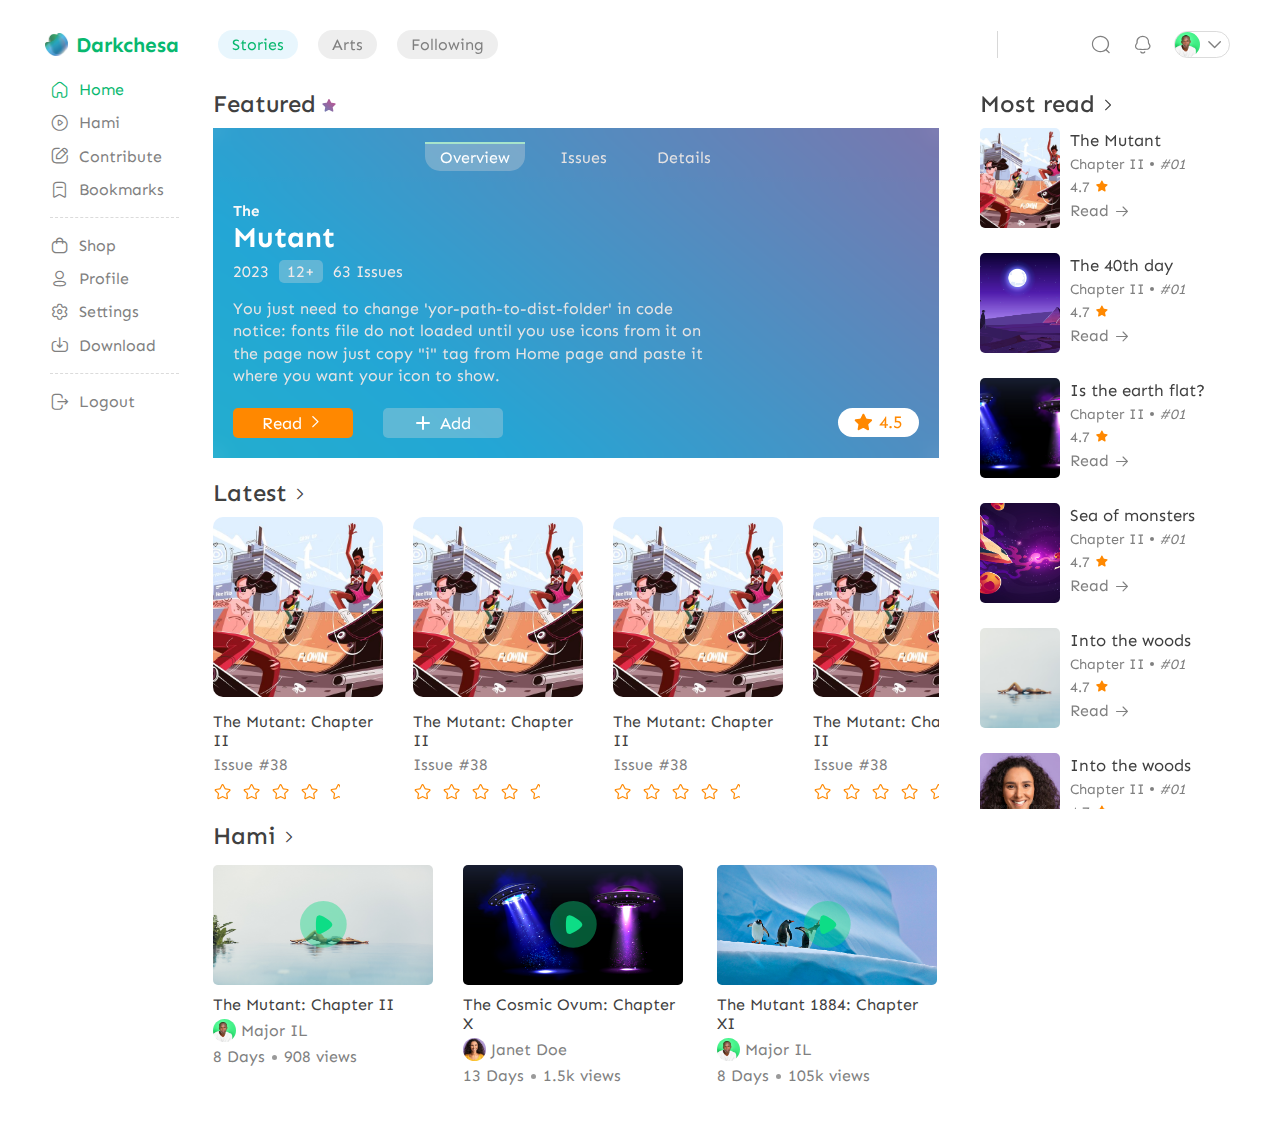
==== index.html @ fe3cb0c4 "Initial-commit" ====
<!DOCTYPE html>
<html lang="en">
<head>
    <meta charset="UTF-8">
    <meta http-equiv="X-UA-Compatible" content="IE=edge">
    <meta name="viewport" content="width=device-width, initial-scale=1.0">
    <title>Document</title>
    <link rel="stylesheet" href="css/icon/style.css">
    <link rel="stylesheet" href="css/main.css">
    <link rel="preconnect" href="https://fonts.googleapis.com">
    <link rel="preconnect" href="https://fonts.gstatic.com" crossorigin>
    <link href="https://fonts.googleapis.com/css2?family=Sen:wght@400;700;800&display=swap" rel="stylesheet">
</head>
<body>
    <main class="main">
        <div class="sidebar">
            <div class="head">
                <div class="logo">
                    <div class="logo-image">
                        <img src="img/favi.png" alt="Logo" srcset="">
                    </div>
                    <div class="app-name">Darkchesa</div>
                </div>
                <div class="controls">
                    <span class="iconlyBulk-Arrow-Left-Circle"><span class="path1"></span><span class="path2"></span></span>
                    <span class="iconlyBulk-Arrow-Right-Circle"><span class="path1"></span><span class="path2"></span></span>
                </div>
            </div>
            <div class="menu main-menu">
                <div class="title">Menu</div>
                <ul class="menu-items">
                    <li class="item selected">
                        <span class="line"></span>
                        <a href="" class="item-link selected">
                            <span class="iconly-Home icli"></span>
                            <span class="link-text">Home</span>
                        </a>
                    </li>
                    <li class="item">
                        <span class="line"></span>
                        <a href="" class="item-link">
                            <span class="iconly-Play icli"></span>
                            <span class="link-text">Hami</span>
                        </a>
                    </li>
                    <li class="item">
                        <span class="line"></span>
                        <a href="" class="item-link">
                            <span class="iconly-Edit-Square icli"></span>
                            <span class="link-text">Contribute</span>
                        </a>
                    </li>
                    <li class="item">
                        <span class="line"></span>
                        <a href="" class="item-link">
                            <span class="iconly-Bookmark icli"></span>
                            <span class="link-text">Bookmarks</span>
                        </a>
                    </li>
                </ul>
            </div>
            <div class="menu">
                <div class="title">General</div>
                <ul class="menu-items">
                    <li class="item">
                        <span class="line"></span>
                        <a href="" class="item-link">
                            <span class="iconly-Bag-2 icli"></span>
                            <span class="link-text">Shop</span>
                        </a>
                    </li>
                    <li class="item">
                        <span class="line"></span>
                        <a href="" class="item-link">
                            <span class="iconly-Profile icli"></span>
                            <span class="link-text">Profile</span>
                        </a>
                    </li>
                    <li class="item">
                        <span class="line"></span>
                        <a href="" class="item-link">
                            <span class="iconly-Setting icli"></span>
                            <span class="link-text">Settings</span>
                        </a>
                    </li>
                    <li class="item">
                        <span class="line"></span>
                        <a href="" class="item-link">
                            <span class="iconly-Download icli"></span>
                            <span class="link-text">Download</span>
                        </a>
                    </li>
                </ul>
            </div>
            <div class="menu user">
                <div class="title">User</div>
                <ul class="menu-items">
                    <li class="item">
                        <span class="line"></span>
                        <a href="" class="item-link logout">
                            <span class="iconly-Logout icli"></span>
                            <span class="link-text">Logout</span>
                        </a>
                    </li>
                </ul>
            </div>
        </div>
        <div class="content">
            <div class="header">
                <ul class="rel-items">
                    <li class="item">
                        <a href="" class="item-link active">Stories</a>
                    </li>
                    <li class="item">
                        <a href="" class="item-link">Arts</a>
                    </li><li class="item">
                        <a href="" class="item-link">Following</a>
                    </li>
                </ul>
                <ul class="icons">
                    <li class="icon">
                        <a href="" class="icon-link">
                            <span class="iconly-Search icli"></span>
                        </a>
                    </li>
                    <li class="icon">
                        <a href="" class="icon-link">
                            <span class="iconly-Notification icli"></span>
                        </a>
                    </li>
                    <div class="profile">
                        <div class="image-section">
                            <div class="image">
                                <img src="img/profile.jpg" alt="" srcset="">
                            </div>
                            <span class="iconly-Arrow-Down-2 icli"></span>
                        </div>
                    </div>
                </ul>
            </div>
            <div class="content-container">
                <div class="main-section">
                    <div class="featured-comic">
                        <div class="title-section">
                            <h2 class="title">Featured</h2>
                            <span class="iconly-Star icli"></span>
                        </div>
                        <div class="featured">
                            <ul class="header">
                                <li class="item">
                                    <a href="" id="pre-item-link" class="item-link selected">Overview</a>
                                </li>
                                <li class="item">
                                    <a href="" id="issues-item-link" class="item-link">Issues</a>
                                </li>
                                <li class="item">
                                    <a href="" id="details-item-link" class="item-link">Details</a>
                                </li>
                            </ul>
                            <div class="featured-content">
                                <div class="name">
                                    <span class="top">The</span>
                                    <span class="main">Mutant</span>
                                </div>
                                <div class="info">
                                    <span class="year">2023</span>
                                    <span class="age">12+</span>
                                    <span class="issues">63 Issues</span>
                                </div>
                                <p class="description">
                                    You just need to change 'yor-path-to-dist-folder' in code
                                    notice: fonts file do not loaded until you use icons from it on the page
                                    now just copy "i" tag from Home page and paste it where you want your icon to show.
                                </p>
                                <div class="footer">
                                    <div class="left-items">
                                        <a href="" class="read-now">
                                            <span class="text">Read</span>
                                            <span class="iconly-Arrow-Right-2 icli"></span>
                                        </a>
                                        <a href="" class="add-to">
                                            <span class="plus">
                                                <span class="right"></span>
                                                <span class="left"></span>
                                            </span>
                                            <span class="text">Add</span>
                                        </a>
                                    </div>
                                    <div class="right-items">
                                        <a href="" class="rating">
                                            <span class="iconly-Star icli"></span>
                                            <div class="text">4.5</div>
                                        </a>
                                    </div>
                                </div>
                            </div>
                            <div id="issues-content" class="issues">
                                <div class="header">
                                    <span class="title">Issues</span>
                                    <span class="cancel">
                                        <span class="right"></span>
                                        <span class="left"></span>
                                    </span>
                                </div>
                                <div class="issue">
                                    <span class="image">
                                        <img src="img/low.jpg" alt="" srcset="">
                                    </span>
                                    <span class="content">
                                        <p class="title">Into the woods</p>
                                        <span class="chapter">
                                            <span class="text">Chapter II</span>
                                            <span class="dot"></span>
                                            <i class="no">#01</i>
                                        </span>
                                        <span class="rating">
                                            <span class="no">4.7</span>
                                            <i class="iconly-Star icli"></i>
                                        </span>
                                    </span>
                                </div>
                                <div class="issue">
                                    <span class="image">
                                        <img src="img/low1.jpg" alt="" srcset="">
                                    </span>
                                    <span class="content">
                                        <p class="title">Into the woods</p>
                                        <span class="chapter">
                                            <span class="text">Chapter II</span>
                                            <span class="dot"></span>
                                            <i class="no">#01</i>
                                        </span>
                                        <span class="rating">
                                            <span class="no">4.7</span>
                                            <i class="iconly-Star icli"></i>
                                        </span>
                                    </span>
                                </div>
                                <div class="issue">
                                    <span class="image">
                                        <img src="img/lower.jpg" alt="" srcset="">
                                    </span>
                                    <span class="content">
                                        <p class="title">Into the woods</p>
                                        <span class="chapter">
                                            <span class="text">Chapter II</span>
                                            <span class="dot"></span>
                                            <i class="no">#01</i>
                                        </span>
                                        <span class="rating">
                                            <span class="no">4.7</span>
                                            <i class="iconly-Star icli"></i>
                                        </span>
                                    </span>
                                </div>
                                <div class="issue">
                                    <span class="image">
                                        <img src="img/lower2.jpg" alt="" srcset="">
                                    </span>
                                    <span class="content">
                                        <p class="title">Into the woods</p>
                                        <span class="chapter">
                                            <span class="text">Chapter II</span>
                                            <span class="dot"></span>
                                            <i class="no">#01</i>
                                        </span>
                                        <span class="rating">
                                            <span class="no">4.7</span>
                                            <i class="iconly-Star icli"></i>
                                        </span>
                                    </span>
                                </div>
                                <div class="issue">
                                    <span class="image">
                                        <img src="img/mutant.jpg" alt="" srcset="">
                                    </span>
                                    <span class="content">
                                        <p class="title">Into the woods</p>
                                        <span class="chapter">
                                            <span class="text">Chapter II</span>
                                            <span class="dot"></span>
                                            <i class="no">#01</i>
                                        </span>
                                        <span class="rating">
                                            <span class="no">4.7</span>
                                            <i class="iconly-Star icli"></i>
                                        </span>
                                    </span>
                                </div>
                                <div class="issue">
                                    <span class="image">
                                        <img src="img/ground1.jpg" alt="" srcset="">
                                    </span>
                                    <span class="content">
                                        <p class="title">Into the woods</p>
                                        <span class="chapter">
                                            <span class="text">Chapter II</span>
                                            <span class="dot"></span>
                                            <i class="no">#01</i>
                                        </span>
                                        <span class="rating">
                                            <span class="no">4.7</span>
                                            <i class="iconly-Star icli"></i>
                                        </span>
                                    </span>
                                </div>
                                <div class="issue">
                                    <span class="image">
                                        <img src="img/purri.jpg" alt="" srcset="">
                                    </span>
                                    <span class="content">
                                        <p class="title">Into the woods</p>
                                        <span class="chapter">
                                            <span class="text">Chapter II</span>
                                            <span class="dot"></span>
                                            <i class="no">#01</i>
                                        </span>
                                        <span class="rating">
                                            <span class="no">4.7</span>
                                            <i class="iconly-Star icli"></i>
                                        </span>
                                    </span>
                                </div>
                                <div class="plus">
                                    <div class="text">+55 Issues</div>
                                    <a href="" class="show">Show all</a>
                                </div>
                                <div class="scroll-btn">
                                    <div class="scroll">
                                        <span class="iconly-Arrow-Down-Circle icbo"></span>
                                        <div class="scroll-text">Scroll</div>
                                    </div>
                                </div>
                            </div>
                        </div>
                    </div>
                    <div class="latest-comics">
                        <div class="title-section">
                            <h2 class="title">Latest</h2>
                            <span class="iconly-Arrow-Right-2 icli"></span>
                        </div>
                        <div class="comics">
                            <a href="" class="issue">
                                <div class="image">
                                    <img src="img/low.jpg" alt="" srcset="">
                                </div>
                                <div class="content">
                                    <span class="title">
                                        <span class="text">The Mutant: Chapter II</span>
                                        <span class="iss">Issue<span class="dot"></span> #38</span>
                                    </span>
                                    <div class="rating">
                                        <i class="iconly-Star icli"></i>
                                        <i class="iconly-Star icli"></i>
                                        <i class="iconly-Star icli"></i>
                                        <i class="iconly-Star icli"></i>
                                        <i id="half" class="iconly-Star icli"></i>
                                    </div>
                                </div>
                            </a>
                            <a href="" class="issue">
                                <div class="image">
                                    <img src="img/low.jpg" alt="" srcset="">
                                </div>
                                <div class="content">
                                    <span class="title">
                                        <span class="text">The Mutant: Chapter II</span>
                                        <span class="iss">Issue<span class="dot"></span> #38</span>
                                    </span>
                                    <div class="rating">
                                        <i class="iconly-Star icli"></i>
                                        <i class="iconly-Star icli"></i>
                                        <i class="iconly-Star icli"></i>
                                        <i class="iconly-Star icli"></i>
                                        <i id="half" class="iconly-Star icli"></i>
                                    </div>
                                </div>
                            </a>
                            <a href="" class="issue">
                                <div class="image">
                                    <img src="img/low.jpg" alt="" srcset="">
                                </div>
                                <div class="content">
                                    <span class="title">
                                        <span class="text">The Mutant: Chapter II</span>
                                        <span class="iss">Issue<span class="dot"></span> #38</span>
                                    </span>
                                    <div class="rating">
                                        <i class="iconly-Star icli"></i>
                                        <i class="iconly-Star icli"></i>
                                        <i class="iconly-Star icli"></i>
                                        <i class="iconly-Star icli"></i>
                                        <i id="half" class="iconly-Star icli"></i>
                                    </div>
                                </div>
                            </a>
                            <a href="" class="issue">
                                <div class="image">
                                    <img src="img/low.jpg" alt="" srcset="">
                                </div>
                                <div class="content">
                                    <span class="title">
                                        <span class="text">The Mutant: Chapter II</span>
                                        <span class="iss">Issue<span class="dot"></span> #38</span>
                                    </span>
                                    <div class="rating">
                                        <i class="iconly-Star icli"></i>
                                        <i class="iconly-Star icli"></i>
                                        <i class="iconly-Star icli"></i>
                                        <i class="iconly-Star icli"></i>
                                        <i id="half" class="iconly-Star icli"></i>
                                    </div>
                                </div>
                            </a>
                        </div>
                    </div>
                    <div class="top-erukis">
                        <div class="title-section">
                            <h2 class="title">Hami</h2>
                            <span class="iconly-Arrow-Right-2 icli"></span>
                        </div>
                        <div class="erukis">
                            <a href="" class="eruki">
                                <div class="image">
                                    <img src="img/mutant.jpg" alt="Thumbnail" srcset="">
                                    <div class="play">
                                        <span class="iconlyBulk-Play"><span class="path1"></span><span class="path2"></span></span>
                                    </div>
                                </div>
                                <div class="content">
                                    <span class="title">The Mutant: Chapter II</span>
                                    <span class="creator">
                                        <span class="img">
                                            <img src="img/profile.jpg" alt="img" srcset="">
                                        </span>
                                        <span class="username">Major IL</span>
                                    </span>
                                    <span class="stream">
                                        <span class="date">8 Days</span>
                                        <span class="dot"></span>
                                        <span class="text">908 views</span>
                                    </span>
                                </div>
                            </a>
                            <a href="" class="eruki">
                                <div class="image">
                                    <img src="img/low1.jpg" alt="Thumbnail" srcset="">
                                    <div class="play">
                                        <span class="iconlyBulk-Play"><span class="path1"></span><span class="path2"></span></span>
                                    </div>
                                </div>
                                <div class="content">
                                    <span class="title">The Cosmic Ovum: Chapter X</span>
                                    <span class="creator">
                                        <span class="img">
                                            <img src="img/purri.jpg" alt="img" srcset="">
                                        </span>
                                        <span class="username">Janet Doe</span>
                                    </span>
                                    <span class="stream">
                                        <span class="date">13 Days</span>
                                        <span class="dot"></span>
                                        <span class="text">1.5k views</span>
                                    </span>
                                </div>
                            </a>
                            <a href="" class="eruki">
                                <div class="image">
                                    <img src="img/ground1.jpg" alt="Thumbnail" srcset="">
                                    <div class="play">
                                        <span class="iconlyBulk-Play"><span class="path1"></span><span class="path2"></span></span>
                                    </div>
                                </div>
                                <div class="content">
                                    <span class="title">The Mutant 1884: Chapter XI</span>
                                    <span class="creator">
                                        <span class="img">
                                            <img src="img/profile.jpg" alt="img" srcset="">
                                        </span>
                                        <span class="username">Major IL</span>
                                    </span>
                                    <span class="stream">
                                        <span class="date">8 Days</span>
                                        <span class="dot"></span>
                                        <span class="text">105k views</span> 
                                    </span>
                                </div>
                            </a>
                        </div>
                    </div>
                </div>
                <div class="top-comics">
                    <div class="title-section">
                        <h2 class="title">Most read</h2>
                        <span class="iconly-Arrow-Right-2 icli"></span>
                    </div>
                    <div class="comics">
                        <div class="issue">
                            <span class="image">
                                <img src="img/low.jpg" alt="" srcset="">
                            </span>
                            <span class="content">
                                <p class="title">The Mutant</p>
                                <span class="chapter">
                                    <span class="text">Chapter II</span>
                                    <span class="dot"></span>
                                    <i class="no">#01</i>
                                </span>
                                <span class="rating">
                                    <span class="no">4.7</span>
                                    <i class="iconly-Star icli"></i>
                                </span>
                                <a href="" class="author">
                                    <!-- <span class="iconlyBulk-Profile"><span class="path1"></span><span class="path2"></span></span> -->
                                    <span class="text">Read</span>
                                    <span class="iconly-Arrow-Right icli"></span>
                                </a>
                            </span>
                        </div>
                        <div class="issue">
                            <span class="image">
                                <img src="img/lower.jpg" alt="" srcset="">
                            </span>
                            <span class="content">
                                <p class="title">The 40th day</p>
                                <span class="chapter">
                                    <span class="text">Chapter II</span>
                                    <span class="dot"></span>
                                    <i class="no">#01</i>
                                </span>
                                <span class="rating">
                                    <span class="no">4.7</span>
                                    <i class="iconly-Star icli"></i>
                                </span>
                                <a href="" class="author">
                                    <!-- <span class="iconlyBulk-Profile"><span class="path1"></span><span class="path2"></span></span> -->
                                    <span class="text">Read</span>
                                    <span class="iconly-Arrow-Right icli"></span>
                                </a>
                            </span>
                        </div>
                        <div class="issue">
                            <span class="image">
                                <img src="img/low1.jpg" alt="" srcset="">
                            </span>
                            <span class="content">
                                <p class="title">Is the earth flat?</p>
                                <span class="chapter">
                                    <span class="text">Chapter II</span>
                                    <span class="dot"></span>
                                    <i class="no">#01</i>
                                </span>
                                <span class="rating">
                                    <span class="no">4.7</span>
                                    <i class="iconly-Star icli"></i>
                                </span>
                                <a href="" class="author">
                                    <!-- <span class="iconlyBulk-Profile"><span class="path1"></span><span class="path2"></span></span> -->
                                    <span class="text">Read</span>
                                    <span class="iconly-Arrow-Right icli"></span>
                                </a>
                            </span>
                        </div>
                        <div class="issue">
                            <span class="image">
                                <img src="img/lower2.jpg" alt="" srcset="">
                            </span>
                            <span class="content">
                                <p class="title">Sea of monsters</p>
                                <span class="chapter">
                                    <span class="text">Chapter II</span>
                                    <span class="dot"></span>
                                    <i class="no">#01</i>
                                </span>
                                <span class="rating">
                                    <span class="no">4.7</span>
                                    <i class="iconly-Star icli"></i>
                                </span>
                                <a href="" class="author">
                                    <!-- <span class="iconlyBulk-Profile"><span class="path1"></span><span class="path2"></span></span> -->
                                    <span class="text">Read</span>
                                    <span class="iconly-Arrow-Right icli"></span>
                                </a>
                            </span>
                        </div>
                        <div class="issue">
                            <span class="image">
                                <img src="img/mutant.jpg" alt="" srcset="">
                            </span>
                            <span class="content">
                                <p class="title">Into the woods</p>
                                <span class="chapter">
                                    <span class="text">Chapter II</span>
                                    <span class="dot"></span>
                                    <i class="no">#01</i>
                                </span>
                                <span class="rating">
                                    <span class="no">4.7</span>
                                    <i class="iconly-Star icli"></i>
                                </span>
                                <a href="" class="author">
                                    <!-- <span class="iconlyBulk-Profile"><span class="path1"></span><span class="path2"></span></span> -->
                                    <span class="text">Read</span>
                                    <span class="iconly-Arrow-Right icli"></span>
                                </a>
                            </span>
                        </div>
                        <div class="issue">
                            <span class="image">
                                <img src="img/purri.jpg" alt="" srcset="">
                            </span>
                            <span class="content">
                                <p class="title">Into the woods</p>
                                <span class="chapter">
                                    <span class="text">Chapter II</span>
                                    <span class="dot"></span>
                                    <i class="no">#01</i>
                                </span>
                                <span class="rating">
                                    <span class="no">4.7</span>
                                    <i class="iconly-Star icli"></i>
                                </span>
                                <a href="" class="author">
                                    <!-- <span class="iconlyBulk-Profile"><span class="path1"></span><span class="path2"></span></span> -->
                                    <span class="text">Read</span>
                                    <span class="iconly-Arrow-Right icli"></span>
                                </a>
                            </span>
                        </div>
                        <div class="issue">
                            <span class="image">
                                <img src="img/ground.jpg" alt="" srcset="">
                            </span>
                            <span class="content">
                                <p class="title">Into the woods</p>
                                <span class="chapter">
                                    <span class="text">Chapter II</span>
                                    <span class="dot"></span>
                                    <i class="no">#01</i>
                                </span>
                                <span class="rating">
                                    <span class="no">4.7</span>
                                    <i class="iconly-Star icli"></i>
                                </span>
                                <a href="" class="author">
                                    <!-- <span class="iconlyBulk-Profile"><span class="path1"></span><span class="path2"></span></span> -->
                                    <span class="text">Read</span>
                                    <span class="iconly-Arrow-Right icli"></span>
                                </a>
                            </span>
                        </div>
                    </div>
                </div>
            </div>
        </div>
    </main>
    <script src="../js/fun.js"></script>
</body>
</html>
---- css/icon/style.css ----
/**
*
*	Name:			iconly font icon
*	Version:	    1.0
*	Created on:		Dec 29, 2020
*	License:		GNU General Public License
--------------------------------------------------------------------------------------
*	
**/


@import url('bulk-style.css');

@font-face {
	font-family: iconly;
	font-style: normal;
	font-weight: 200;
	src: url('../fonts/Iconly-light.eot');
	src: url('../fonts/Iconly-light.eot?#iefix') format('embedded-opentype'),  /* IE6-8 */
		 url('../fonts/Iconly-light.woff') format('woff'),  /* FF3.6+, IE9, Chrome6+, Saf5.1+*/
		 url('../fonts/Iconly-light.ttf') format('truetype'),
         url('../fonts/Iconly-light.svg#Iconly-light') format('svg');;
}


@font-face {
	font-family: iconly;
	font-style: normal;
	font-weight: normal;
	src: url('../fonts/Iconly-Broken.eot');
	src: url('../fonts/Iconly-Broken.eot?#iefix') format('embedded-opentype'),  /* IE6-8 */
		 url('../fonts/Iconly-Broken.woff') format('woff'),  /* FF3.6+, IE9, Chrome6+, Saf5.1+*/
		 url('../fonts/Iconly-Broken.ttf') format('truetype'),
         url('../fonts/Iconly-Broken.svg#Iconly-Broken') format('svg');;
}

@font-face {
	font-family: iconly;
	font-style: normal;
	font-weight: 700;
	src: url('../fonts/Iconly-Bold.eot');
	src: url('../fonts/Iconly-Bold.eot?#iefix') format('embedded-opentype'),  /* IE6-8 */
		 url('../fonts/Iconly-Bold.woff') format('woff'),  /* FF3.6+, IE9, Chrome6+, Saf5.1+*/
		 url('../fonts/Iconly-Bold.ttf') format('truetype'),
         url('../fonts/Iconly-Bold.svg#Iconly-Bold') format('svg');;
}

@font-face {
	font-family: iconly;
	font-style: normal;
	font-weight: 900;
	src: url('../fonts/Iconly-bulk.eot');
	src: url('../fonts/Iconly-bulk.eot?#iefix') format('embedded-opentype'),  /* IE6-8 */
		 url('../fonts/Iconly-bulk.woff') format('woff'),  /* FF3.6+, IE9, Chrome6+, Saf5.1+*/
		 url('../fonts/Iconly-bulk.ttf') format('truetype'),
         url('../fonts/Iconly-bulk.svg#Iconly-bulk') format('svg');;
}

[class^="iconly-"], [class*="iconly-"] {
  /* use !important to prevent issues with browser extensions that change fonts */
  font-family: 'iconly' !important;
  speak: never;
  font-style: normal;
  font-variant: normal;
  text-transform: none;
  font-weight: normal;
  line-height: 1;
/*   Better Font Rendering =========== */
  -webkit-font-smoothing: antialiased;
  -moz-osx-font-smoothing: grayscale;
}

.icli{
  font-weight: 200;
}
.icbr{
  font-weight: normal;
}
.icbo{
  font-weight: 700;
}
.icbu{
  font-weight: 900;
}

.iconly-Activity:before {
  content: "\e900";
}
.iconly-Add-User:before {
  content: "\e901";
}
.iconly-Arrow-Down:before {
  content: "\e902";
}
.iconly-Arrow-Down-2:before {
  content: "\e903";
}
.iconly-Arrow-Down-3:before {
  content: "\e904";
}
.iconly-Arrow-Down-Circle:before {
  content: "\e905";
}
.iconly-Arrow-Down-Square:before {
  content: "\e906";
}
.iconly-Arrow-Left:before {
  content: "\e907";
}
.iconly-Arrow-Left-2:before {
  content: "\e908";
}
.iconly-Arrow-Left-3:before {
  content: "\e909";
}
.iconly-Arrow-Left-Circle:before {
  content: "\e90a";
}
.iconly-Arrow-Left-Square:before {
  content: "\e90b";
}
.iconly-Arrow-Right:before {
  content: "\e90c";
}
.iconly-Arrow-Right-2:before {
  content: "\e90d";
}
.iconly-Arrow-Right-3:before {
  content: "\e90e";
}
.iconly-Arrow-Right-Circle:before {
  content: "\e90f";
}
.iconly-Arrow-Right-Square:before {
  content: "\e910";
}
.iconly-Arrow-Up:before {
  content: "\e911";
}
.iconly-Arrow-Up-2:before {
  content: "\e912";
}
.iconly-Arrow-Up-3:before {
  content: "\e913";
}
.iconly-Arrow-Up-Circle:before {
  content: "\e914";
}
.iconly-Arrow-Up-Square:before {
  content: "\e915";
}
.iconly-Bag:before {
  content: "\e916";
}
.iconly-Bag-2:before {
  content: "\e917";
}
.iconly-Bookmark:before {
  content: "\e918";
}
.iconly-Buy:before {
  content: "\e919";
}
.iconly-Calendar:before {
  content: "\e91a";
}
.iconly-Call:before {
  content: "\e91b";
}
.iconly-Call-Missed:before {
  content: "\e91c";
}
.iconly-Call-Silent:before {
  content: "\e91d";
}
.iconly-Calling:before {
  content: "\e91e";
}
.iconly-Camera:before {
  content: "\e91f";
}
.iconly-Category:before {
  content: "\e920";
}
.iconly-Chart:before {
  content: "\e921";
}
.iconly-Chat:before {
  content: "\e922";
}
.iconly-Close-Square:before {
  content: "\e923";
}
.iconly-Danger:before {
  content: "\e924";
}
.iconly-Delete:before {
  content: "\e925";
}
.iconly-Discount:before {
  content: "\e926";
}
.iconly-Discovery:before {
  content: "\e927";
}
.iconly-Document:before {
  content: "\e928";
}
.iconly-Download:before {
  content: "\e929";
}
.iconly-Edit:before {
  content: "\e92a";
}
.iconly-Edit-Square:before {
  content: "\e92b";
}
.iconly-Filter:before {
  content: "\e92c";
}
.iconly-Filter-2:before {
  content: "\e92d";
}
.iconly-Folder:before {
  content: "\e92e";
}
.iconly-Game:before {
  content: "\e92f";
}
.iconly-Graph:before {
  content: "\e930";
}
.iconly-Heart:before {
  content: "\e931";
}
.iconly-Hide:before {
  content: "\e932";
}
.iconly-Home:before {
  content: "\e933";
}
.iconly-Image:before {
  content: "\e934";
}
.iconly-Image-2:before {
  content: "\e935";
}
.iconly-Info-Circle:before {
  content: "\e936";
}
.iconly-Info-Square:before {
  content: "\e937";
}
.iconly-Location:before {
  content: "\e938";
}
.iconly-Lock:before {
  content: "\e939";
}
.iconly-Login:before {
  content: "\e93a";
}
.iconly-Logout:before {
  content: "\e93b";
}
.iconly-Message:before {
  content: "\e93c";
}
.iconly-More-Circle:before {
  content: "\e93d";
}
.iconly-More-Square:before {
  content: "\e93e";
}
.iconly-Notification:before {
  content: "\e93f";
}
.iconly-Paper:before {
  content: "\e940";
}
.iconly-Paper-Download:before {
  content: "\e941";
}
.iconly-Paper-Fail:before {
  content: "\e942";
}
.iconly-Paper-Negative:before {
  content: "\e943";
}
.iconly-Paper-Plus:before {
  content: "\e944";
}
.iconly-Paper-Upload:before {
  content: "\e945";
}
.iconly-Password:before {
  content: "\e946";
}
.iconly-Play:before {
  content: "\e947";
}
.iconly-Plus:before {
  content: "\e948";
}
.iconly-Profile:before {
  content: "\e949";
}
.iconly-Scan:before {
  content: "\e94a";
}
.iconly-Search:before {
  content: "\e94b";
}
.iconly-Send:before {
  content: "\e94c";
}
.iconly-Setting:before {
  content: "\e94d";
}
.iconly-Shield-Done:before {
  content: "\e94e";
}
.iconly-Shield-Fail:before {
  content: "\e94f";
}
.iconly-Show:before {
  content: "\e950";
}
.iconly-Star:before {
  content: "\e951";
}
.iconly-Swap:before {
  content: "\e952";
}
.iconly-Tick-Square:before {
  content: "\e953";
}
.iconly-Ticket:before {
  content: "\e954";
}
.iconly-Ticket-Star:before {
  content: "\e955";
}
.iconly-Time-Circle:before {
  content: "\e956";
}
.iconly-Time-Square:before {
  content: "\e957";
}
.iconly-Unlock:before {
  content: "\e958";
}
.iconly-Upload:before {
  content: "\e959";
}
.iconly-User2:before {
  content: "\e95a";
}
.iconly-User3:before {
  content: "\e95b";
}
.iconly-Video:before {
  content: "\e95c";
}
.iconly-Voice:before {
  content: "\e95d";
}
.iconly-Voice-2:before {
  content: "\e95e";
}
.iconly-Volume-Down:before {
  content: "\e95f";
}
.iconly-Volume-Off:before {
  content: "\e960";
}
.iconly-Volume-Up:before {
  content: "\e961";
}
.iconly-Wallet:before {
  content: "\e962";
}
.iconly-Work:before {
  content: "\e963";
}
---- css/main.css ----
* {
    box-sizing: border-box;
}

html {
    margin: 0%;
    padding: 0%;
    font-size: 16px;
    /* background-color: #a4a9ad1c; */
}

body {
    /* border: 1px solid #808080; */
    margin: 0%;
    padding: 0%;
    width: 100%;
    font-family: 'Sen', sans-serif;
}

main.main {
    /* border: 5px solid #1506e7; */
    padding: 0% 30px;
    max-width: 100%;
    width: 100%;
    display: grid;
    /* flex-flow: row; */
    grid-template-columns: 15% 85%;
    /* column-gap: 20px; */
    background-color: transparent;
}

.title-section {
    display: flex;
    align-items: center;
    gap: 5px;
    color: #404040;
}

.title-section>h2 {
    margin: 0%;
    font-weight: 500;
}

.title-section>span {
    margin-top: 3px;
    /* font-weight: bold; */
}


/*SIDEbar*/

main.main>.sidebar {
    /* border: 3px solid #e704049b; */
    grid-column: 1/2;
    background-color: #ffffff;
    display: flex;
    flex-flow: column;
    gap: 5px;
    width: max-content;
    padding: 32px 20px 10px 20px;
    /* position: fixed; */
    /* top: 0%; */
    z-index: 3;
    position: sticky;
    top: 0px;
    height: max-content;
}

main.main>.sidebar>.head {
    /* border: 1px solid #808080; */
    display: flex;
    flex-wrap: nowrap;
    gap: 5px;
}

main.main>.sidebar>.head>.logo {
    /* border: 1px solid #808080; */
    display: flex;
    flex-wrap: nowrap;
    align-items: center;
    gap: 8px;
}

main.main>.sidebar>.head>.logo>.logo-image {
    /* border: 1px solid #808080; */
    width: 23px;
    height: 23px;
    /* display: none; */
    margin-left: -5px;
}

main.main>.sidebar>.head>.logo>.logo-image>img {
    width: 100%;
    height: 100%;
    object-fit: contain;
}

main.main>.sidebar>.head>.logo>.app-name {
    color: #08b86f;
    font-size: 1.3rem;
    font-weight: bold;
    /* display: none; */
}

main.main>.sidebar>.head>.controls {
    align-self: flex-end;
    display: flex;
    align-items: center;
    justify-content: center;
    gap: 8px;
    display: none;
}

main.main>.sidebar>.head>.controls>span {
    display: inline-block;
    margin-top: 4px;
    font-size: 1.5rem;
    color: #808080;
    cursor: pointer;
}

main.main>.sidebar>.head>.controls>span:hover {
    color: #08b86f;
}

main.main>.sidebar>.menu {
    border-top: 1px solid #c3c3c39b;
    border-top-style: dashed;
    margin: 0%;
    /* padding: 0%; */
    padding: 15px 0% 10px 0%;
    display: flex;
    flex-flow: column;
    gap: 10px;
}

main.main>.sidebar>.main-menu {
    border-top: none;
}

main.main>.sidebar>.menu>.title {
    display: none;
    font-size: 0.8rem;
    font-weight: bold;
    color: #404040c6;
    text-transform: uppercase;
}

main.main>.sidebar>.menu>ul.menu-items {
    display: flex;
    flex-flow: column;
    gap: 8px;
    margin: 0%;
    padding: 0%;
    /* padding: 0% 0% 0% 10px; */
    list-style-type: none;
}

main.main>.sidebar>.menu>ul.menu-items>.item {
    /* border: 1px solid #808080; */
    color: #808080;
    position: relative;
}

main.main>.sidebar>.menu>ul.menu-items>.item>.line {
    display: none;
}

main.main>.sidebar>.menu>ul.menu-items>.selected>.line {
    /* display: inline-block; */
    background-color: #08b86f;
    left: -15px;
    position: absolute;
    top: 17%;
    height: 70%;
    width: 5px;
    border-radius: 50px;
    -webkit-border-radius: 50px;
    -moz-border-radius: 50px;
    -ms-border-radius: 50px;
    -o-border-radius: 50px;
}

main.main>.sidebar>.menu>ul.menu-items>.item>a.item-link {
    display: flex;
    align-items: center;
    padding: 3px 0px;
    gap: 10px;
    text-decoration: none;
    color: #808080;
}

main.main>.sidebar>.menu>ul.menu-items>.item>a.item-link>span.icli {
    font-size: 1.2rem;
}

main.main>.sidebar>.menu>ul.menu-items>.item>a.item-link>span.link-text {
    font-size: 1rem;
}

main.main>.sidebar>.menu>ul.menu-items>.item>a.item-link:hover {
    color: #08b86f;
}

main.main>.sidebar>.menu>ul.menu-items>.item>a.selected {
    color: #08b86f;
}

main.main>.sidebar>.menu>ul.menu-items>.item>a.logout:hover {
    color: #fb482c;
}


/*Section>Shorts*/

section.shorts {
    /* border: 1px solid #13b2139b; */
    border-top: 1px solid #8080804f;
    grid-column: 1/3;
    background-color: #ffffff;
    position: sticky;
    bottom: 0;
    z-index: 5;
    padding: 10px 10px 15px 10px;
    display: flex;
    flex-flow: column;
    gap: 10px;
}

section.shorts>.title-section {
    display: none;
}

section.shorts>.shorts-items {
    /* border: 1px solid #808080; */
    position: relative;
    display: flex;
    flex-flow: row;
    flex-wrap: nowrap;
    gap: 15px;
    overflow-x: auto;
    -ms-overflow-style: none;
    scrollbar-width: none;
}

section.shorts>.shorts-items::-webkit-scrollbar {
    display: none !important;
    visibility: hidden;
}

section.shorts>.shorts-items>a.short {
    /* border: 1px solid #808080; */
    text-decoration: none;
    color: #808080;
    /* width: max-content; */
    display: flex;
    flex-flow: column;
    align-items: center;
    width: max-content;
    gap: 3px;
}

section.shorts>.shorts-items>a.create>.username {
    /* border: 1px solid #808080; */
    font-size: 0.9rem;
    width: 80px;
    text-align: center;
}

section.shorts>.shorts-items>a.short>.image {
    position: relative;
    display: flex;
    align-items: center;
    justify-content: center;
    width: 60px;
    height: 60px;
    /*background: linear-gradient( rgb(224, 136, 20), rgb(211, 208, 10), rgb(15, 221, 225));
    */
    background: linear-gradient(-80deg, #ee7752, #e73c7e, #23a6d5, #23d5ab);
    background-size: 250% 250%;
    animation: short 15s ease infinite;
    -webkit-animation: short 15s ease infinite;
    border-radius: 50px;
    -webkit-border-radius: 50px;
    -moz-border-radius: 50px;
    -ms-border-radius: 50px;
    -o-border-radius: 50px;
}

@keyframes short {
    0% {
        background-position: 0% 50%;
    }
    50% {
        background-position: 100% 50%;
    }
    100% {
        background-position: 0% 50%;
    }
}

section.shorts>.shorts-items>a.short>.image>.container {
    background-color: #ffffff;
    width: 93%;
    height: 93%;
    display: flex;
    align-items: center;
    justify-content: center;
    border-radius: 50px;
    -webkit-border-radius: 50px;
    -moz-border-radius: 50px;
    -ms-border-radius: 50px;
    -o-border-radius: 50px;
}

section.shorts>.shorts-items>a.create>.image {
    border: none;
    background: unset;
}

section.shorts>.shorts-items>a.short>.image>.container>img {
    width: 88%;
    height: 88%;
    object-fit: cover;
    border-radius: 50px;
    -webkit-border-radius: 50px;
    -moz-border-radius: 50px;
    -ms-border-radius: 50px;
    -o-border-radius: 50px;
}

section.shorts>.shorts-items>a.short>.image>.add {
    background-color: #ffffff;
    width: 24px;
    height: 24px;
    position: absolute;
    bottom: 4px;
    right: 2px;
    display: flex;
    justify-content: center;
    padding: 3px;
    border-radius: 50px;
    -webkit-border-radius: 50px;
    -moz-border-radius: 50px;
    -ms-border-radius: 50px;
    -o-border-radius: 50px;
}

section.shorts>.shorts-items>a.short>.image>.add>.plus {
    position: relative;
    display: flex;
    width: 18px;
    height: 18px;
    /* padding: 3px; */
    align-items: center;
    justify-content: center;
    background-color: #08b86f;
    border-radius: 50px;
    -webkit-border-radius: 50px;
    -moz-border-radius: 50px;
    -ms-border-radius: 50px;
    -o-border-radius: 50px;
}

section.shorts>.shorts-items>a.short>.image>.add>.plus>span {
    display: inline-block;
    position: absolute;
    width: 10px;
    height: 1.2px;
    z-index: 6;
    background-color: #ffffff;
}

section.shorts>.shorts-items>a.short>.image>.add>.plus>span.one {
    rotate: 90deg;
}

section.shorts>.shorts-items>a.short>.username {
    font-size: 0.9rem;
}

section.shorts>.shorts-items>.scroll {
    /* border: 1px solid #13b2139b; */
    backdrop-filter: blur(10px);
    -webkit-backdrop-filter: blur(10px);
    background-color: #ffffffd0;
    position: sticky;
    right: 0%;
    display: flex;
    align-items: center;
    height: max-content;
    padding: 8px;
    padding-left: 20px;
    border-radius: 50px;
    -webkit-border-radius: 50px;
    -moz-border-radius: 50px;
    -ms-border-radius: 50px;
    -o-border-radius: 50px;
}

section.shorts>.shorts-items>.scroll>span {
    font-size: 3.5rem;
    color: #08b86f;
    font-weight: bold;
    /* background-color: #ffffff85; */
}


/*Content*/

main.main>.content {
    /* border: 1px solid #13b2139b; */
    display: flex;
    flex-flow: column;
    gap: 20px;
    width: 100%;
    margin-bottom: 50px;
    position: relative;
}

main.main>.content>.header {
    /* border: 1px solid #ee0404; */
    z-index: 5;
    position: sticky;
    backdrop-filter: blur(10px);
    -webkit-backdrop-filter: blur(10px);
    background-color: #ffffffce;
    top: 0px;
    width: 100%;
    padding: 30px 20px 10px 5px;
    height: max-content;
    display: flex;
    flex-wrap: nowrap;
    align-items: center;
    justify-content: space-between;
    /* width: max-content; */
}

main.main>.content>.header>.icons,
main.main>.content>.header>.rel-items {
    display: flex;
    gap: 20px;
    list-style-type: none;
    margin: 0%;
    padding: 0%;
}

main.main>.content>.header>.rel-items {
    /* border-right: 1px solid #8080804f; */
    width: 73%;
    overflow-x: auto;
    -ms-overflow-style: none;
    scrollbar-width: none;
    position: relative;
}

main.main>.content>.header>.rel-items::-webkit-scrollbar {
    display: none !important;
    visibility: hidden;
}

main.main>.content>.header>.rel-items>.item {
    /* border: 1px solid #808080; */
    /* height: 30px; */
    display: flex;
    width: max-content;
}

main.main>.content>.header>.rel-items>.item>a.item-link {
    text-decoration: none;
    background-color: rgba(57, 56, 56, 0.087);
    color: #808080;
    font-size: 1.0rem;
    padding: 5px 14px;
    border-radius: 50px;
    -webkit-border-radius: 50px;
    -moz-border-radius: 50px;
    -ms-border-radius: 50px;
    -o-border-radius: 50px;
}

main.main>.content>.header>.rel-items>.item>a.active {
    color: #08b86f;
    background-color: #099eef18;
}

main.main>.content>.header>.rel-items>.item>a.add {
    /* border: 1px solid #808080; */
    margin-top: 5px;
    padding: 10px 0px 10px 0px;
    background-color: transparent;
    /* background-color: rgba(57, 56, 56, 0.087); */
    display: flex;
    position: relative;
}

main.main>.content>.header>.rel-items>.item>a.add>span {
    display: inline-block;
    background-color: #808080;
    width: 12px;
    height: 2px;
    border-radius: 2px;
    -webkit-border-radius: 2px;
    -moz-border-radius: 2px;
    -ms-border-radius: 2px;
    -o-border-radius: 2px;
}

main.main>.content>.header>.rel-items>.item>a.add>span.one {
    position: absolute;
    rotate: 90deg;
}

main.main>.content>.header>.rel-items>li.scroll {
    position: sticky;
    right: 0px;
    padding-left: 10px;
    backdrop-filter: blur(10px);
    -webkit-backdrop-filter: blur(10px);
    background-color: #ffffffce;
    height: 100%;
}

main.main>.content>.header>.rel-items>li.scroll>span.icli {
    font-size: 1.8rem;
    color: #08b86f;
    font-weight: bold;
    cursor: pointer;
}

main.main>.content>.header>.icons {
    border-left: 1px solid #8080804f;
    width: 23%;
    display: flex;
    justify-items: flex-end;
    justify-content: flex-end;
}

main.main>.content>.header>.icons>.icon {
    display: flex;
    align-items: center;
    justify-content: center;
}

main.main>.content>.header>.icons>.icon>.icon-link {
    text-decoration: none;
    color: #808080;
    display: flex;
    align-items: center;
    justify-content: center;
}

main.main>.content>.header>.icons>.icon>.icon-link:hover {
    color: #08b86f;
}

main.main>.content>.header>.icons>.icon>.icon-link>span.icli {
    font-size: 1.35rem;
}

main.main>.content>.header>.icons>.profile {
    cursor: pointer;
    width: max-content;
    display: flex;
    align-items: center;
    align-items: center;
    justify-content: space-between;
    border: 1px solid #c3c3c39b;
    padding: 0px 5px 0px 0px;
    border-radius: 15px;
    -webkit-border-radius: 15px;
    -moz-border-radius: 15px;
    -ms-border-radius: 15px;
    -o-border-radius: 15px;
}

main.main>.content>.header>.icons>.profile>.image-section {
    /* border: 1px solid #c3c3c39b; */
    display: flex;
    align-items: center;
    /* justify-content: center; */
    gap: 5px;
}

main.main>.content>.header>.icons>.profile>.image-section>.image {
    width: 25px;
    height: 25px;
    border-radius: 50px;
    -webkit-border-radius: 50px;
    -moz-border-radius: 50px;
    -ms-border-radius: 50px;
    -o-border-radius: 50px;
}

main.main>.content>.header>.icons>.profile>.image-section>.image>img {
    width: 100%;
    height: 100%;
    object-fit: cover;
    border-radius: 50px;
    -webkit-border-radius: 50px;
    -moz-border-radius: 50px;
    -ms-border-radius: 50px;
    -o-border-radius: 50px
}

main.main>.content>.header>.icons>.profile>.image-section>span.icli {
    color: #808080;
    font-size: 1.2rem;
}


/* Main Section */

main.main>.content>.content-container {
    width: 100%;
    padding: 0;
    /* border: 1px solid #ec0808; */
    display: grid;
    grid-template-columns: 70% 26%;
    column-gap: 4%;
}

main.main>.content>.content-container>.main-section {
    /* border: 1px solid #808080; */
    margin: 0%;
    display: flex;
    flex-flow: column;
    gap: 20px;
}

main.main>.content>.content-container>.main-section>.featured-comic {
    /* border: 1px solid #c3c3c39b; */
    position: relative;
    display: flex;
    flex-flow: column;
    gap: 10px;
}

main.main>.content>.content-container>.main-section>.featured-comic>.title-section>span.icli {
    /*color: rgb(255, 136, 0);*/
    font-weight: bold;
    color: transparent;
    background: linear-gradient(-140deg, #ee7752, #e73c7e, #23a6d5, #23d5ab);
    background-size: 500% 500%;
    animation: gradient 10s ease infinite;
    -webkit-animation: gradient 10s ease infinite;
    background-clip: text;
}

main.main>.content>.content-container>.main-section>.featured-comic>.featured {
    /* border: 1px solid #c3c3c39b; */
    position: relative;
    display: flex;
    flex-flow: column;
    gap: 5px;
    padding: 0%;
    background: linear-gradient(-140deg, #ee7752, #e73c7e, #23a6d5, #23d5ab);
    background-size: 500% 500%;
    animation: gradient 20s ease infinite;
    -webkit-animation: gradient 20s ease infinite;
    border-radius: 5px;
    -webkit-border-radius: 5px;
    -moz-border-radius: 5px;
    -ms-border-radius: 5px;
    -o-border-radius: 5px;
}

@keyframes gradient {
    0% {
        background-position: 0% 50%;
    }
    50% {
        background-position: 100% 50%;
    }
    100% {
        background-position: 0% 50%;
    }
}

main.main>.content>.content-container>.main-section>.featured-comic>.featured>ul.header {
    display: flex;
    margin: 0%;
    padding: 20px 30px 10px 30px;
    list-style-type: none;
    align-items: center;
    justify-content: center;
    gap: 20px;
    backdrop-filter: blur(10px);
    -webkit-backdrop-filter: blur(10px);
}

main.main>.content>.content-container>.main-section>.featured-comic>.featured>ul.header>li {
    margin: 0%;
    padding: 0%;
}

main.main>.content>.content-container>.main-section>.featured-comic>.featured>ul.header>li.item>a.item-link {
    text-decoration: none;
    color: #e5e2e2;
    padding: 4px 15px;
    border-radius: 0px;
    -webkit-border-radius: 0px;
    -moz-border-radius: 0px;
    -ms-border-radius: 0px;
    -o-border-radius: 0px;
}

main.main>.content>.content-container>.main-section>.featured-comic>.featured>ul.header>li.item>a.selected {
    background-color: rgba(224, 219, 219, 0.316);
    border-top: 2px solid #a7e4cb;
    color: #ffffff;
    border-bottom-left-radius: 15px;
    border-bottom-right-radius: 15px;
}

main.main>.content>.content-container>.main-section>.featured-comic>.featured>ul.header>li.item>a.item-link:hover {
    color: #ffffff;
}

main.main>.content>.content-container>.main-section>.featured-comic>.featured>.featured-content {
    display: flex;
    flex-flow: column;
    gap: 5px;
    padding: 20px 20px 20px 20px;
    backdrop-filter: blur(10px);
    -webkit-backdrop-filter: blur(10px);
}

main.main>.content>.content-container>.main-section>.featured-comic>.featured>.featured-content>.name {
    display: flex;
    flex-flow: column;
    gap: 0px;
    /* text-transform: uppercase; */
    font-weight: bold;
}

main.main>.content>.content-container>.main-section>.featured-comic>.featured>.featured-content>.name>.top {
    font-size: 0.95rem;
    color: #f9f9f9;
}

main.main>.content>.content-container>.main-section>.featured-comic>.featured>.featured-content>.name>.main {
    font-size: 1.8rem;
    color: #ffffff;
}

main.main>.content>.content-container>.main-section>.featured-comic>.featured>.featured-content>.info {
    display: flex;
    align-items: center;
    gap: 10px;
    /* color: #404040; */
    color: #f0eaea;
}

main.main>.content>.content-container>.main-section>.featured-comic>.featured>.featured-content>.info>.age {
    padding: 2px 8px 2px 8px;
    background-color: rgba(224, 219, 219, 0.316);
    border-radius: 5px;
    -webkit-border-radius: 5px;
    -moz-border-radius: 5px;
    -ms-border-radius: 5px;
    -o-border-radius: 5px;
}

main.main>.content>.content-container>.main-section>.featured-comic>.featured>.featured-content>.description {
    color: #e7e4e4;
    width: 70%;
    margin: 0%;
    line-height: 1.4;
    margin-top: 10px;
}

main.main>.content>.content-container>.main-section>.featured-comic>.featured>.featured-content>.footer {
    display: flex;
    align-items: center;
    justify-content: space-between;
    margin-top: 15px;
}

main.main>.content>.content-container>.main-section>.featured-comic>.featured>.featured-content>.footer>.left-items {
    display: flex;
    align-items: center;
    /* justify-content: space-between; */
    width: 68%;
    gap: 30px;
}

main.main>.content>.content-container>.main-section>.featured-comic>.featured>.featured-content>.footer>.left-items>a {
    padding: 5px 15px;
    font-size: 1.05rem;
    width: 120px;
    display: flex;
    align-items: center;
    justify-content: center;
    gap: 5px;
    text-decoration: none;
    text-transform: capitalize;
    /* background-color: #08b86f; */
    background-color: rgb(255, 136, 0);
    color: #ffffff;
    border-radius: 5px;
    -webkit-border-radius: 5px;
    -moz-border-radius: 5px;
    -ms-border-radius: 5px;
    -o-border-radius: 5px;
}

main.main>.content>.content-container>.main-section>.featured-comic>.featured>.featured-content>.footer>.left-items>a.add-to {
    display: flex;
    align-items: center;
    justify-content: center;
    gap: 10px;
    /* background-color: rgb(255, 136, 0); */
    background-color: rgba(224, 219, 219, 0.316);
}

main.main>.content>.content-container>.main-section>.featured-comic>.featured>.featured-content>.footer>.left-items>a.add-to>.plus {
    position: relative;
    display: flex;
    align-items: center;
}

main.main>.content>.content-container>.main-section>.featured-comic>.featured>.featured-content>.footer>.left-items>a.add-to>.plus>span {
    display: inline-block;
    width: 14px;
    height: 2px;
    background-color: #ffffff;
    border-radius: 2px;
    -webkit-border-radius: 2px;
    -moz-border-radius: 2px;
    -ms-border-radius: 2px;
    -o-border-radius: 2px;
}

main.main>.content>.content-container>.main-section>.featured-comic>.featured>.featured-content>.footer>.left-items>a.add-to>.plus>span.left {
    position: absolute;
    rotate: 90deg;
}

main.main>.content>.content-container>.main-section>.featured-comic>.featured>.featured-content>.footer>.right-items {
    display: flex;
    align-items: center;
    justify-content: center;
}

main.main>.content>.content-container>.main-section>.featured-comic>.featured>.featured-content>.footer>.right-items {
    display: flex;
    align-items: center;
    justify-content: center;
}

main.main>.content>.content-container>.main-section>.featured-comic>.featured>.featured-content>.footer>.right-items>a.rating {
    display: flex;
    align-items: center;
    justify-content: center;
    gap: 5px;
    color: rgb(255, 136, 0);
    padding: 4px 17px 4px 15px;
    background-color: #ffffff;
    font-size: 1.09rem;
    text-decoration: none;
    border-radius: 50px;
    -webkit-border-radius: 50px;
    -moz-border-radius: 50px;
    -ms-border-radius: 50px;
    -o-border-radius: 50px;
}

main.main>.content>.content-container>.main-section>.featured-comic>.featured>.featured-content>.footer>.right-items>a.rating>span.icli {
    font-size: 1.3rem;
    font-weight: bold;
    color: rgb(255, 136, 0);
}

main.main>.content>.content-container>.main-section>.featured-comic>.featured>.issues {
    position: absolute;
    width: 310px;
    right: 0%;
    top: 0%;
    bottom: 0%;
    padding-bottom: 50px;
    backdrop-filter: blur(19px);
    -webkit-backdrop-filter: blur(19px);
    box-shadow: 0 1px 25px rgba(109, 117, 141, 0.1);
    display: none;
    flex-flow: column;
    gap: 20px;
    overflow-y: auto;
    -ms-overflow-style: none;
    scrollbar-width: none;
}

main.main>.content>.content-container>.main-section>.featured-comic>.featured>.issues::-webkit-scrollbar {
    display: none !important;
    visibility: hidden;
}

main.main>.content>.content-container>.main-section>.featured-comic>.featured>.issues>.scroll-btn {
    position: sticky;
    bottom: -35px;
    right: 20px;
    left: 20px;
    height: max-content;
    display: flex;
    flex-flow: column;
    align-items: center;
    justify-items: center;
    opacity: 1;
}

main.main>.content>.content-container>.main-section>.featured-comic>.featured>.issues>.scroll-btn>.scroll {
    padding: 3px 18px 3px 12px;
    cursor: pointer;
    background-color: #ffffffe4;
    backdrop-filter: blur(5px);
    -webkit-backdrop-filter: blur(5px);
    color: #23a6d5;
    display: flex;
    flex-flow: row;
    align-items: center;
    justify-items: center;
    gap: 5px;
    border-radius: 15px;
    -webkit-border-radius: 15px;
    -moz-border-radius: 15px;
    -ms-border-radius: 15px;
    -o-border-radius: 15px;
}

main.main>.content>.content-container>.main-section>.featured-comic>.featured>.issues>.scroll-btn>.scroll>span {
    display: inline-block;
    font-size: 1.7rem;
    margin-top: 0px;
    opacity: 1;
}

main.main>.content>.content-container>.main-section>.featured-comic>.featured>.issues>.scroll-btn>.scroll>.scroll-text {
    font-size: 1.1rem;
}

main.main>.content>.content-container>.main-section>.featured-comic>.featured>.issues>.header {
    /* background-color:  #ffffff66; */
    backdrop-filter: blur(19.6px);
    -webkit-backdrop-filter: blur(19.6px);
    padding: 5px;
    display: flex;
    align-items: center;
    justify-content: space-between;
    position: sticky;
    top: 0%;
}

main.main>.content>.content-container>.main-section>.featured-comic>.featured>.issues>.header>.title {
    font-size: 1.5rem;
    font-weight: bold;
    color: #ffffff;
}

main.main>.content>.content-container>.main-section>.featured-comic>.featured>.issues>.header>.cancel {
    position: relative;
    cursor: pointer;
    background-color: #f84125;
    width: 25px;
    height: 25px;
    display: flex;
    align-items: center;
    justify-content: center;
    border-radius: 50px;
    -webkit-border-radius: 50px;
    -moz-border-radius: 50px;
    -ms-border-radius: 50px;
    -o-border-radius: 50px;
}

main.main>.content>.content-container>.main-section>.featured-comic>.featured>.issues>.header>.cancel>span {
    background-color: #ffffff;
    /* background-color:  #f84125; */
    width: 12px;
    height: 3px;
    border-radius: 5px;
    -webkit-border-radius: 5px;
    -moz-border-radius: 5px;
    -ms-border-radius: 5px;
    -o-border-radius: 5px;
}

main.main>.content>.content-container>.main-section>.featured-comic>.featured>.issues>.header>.cancel>span.right {
    position: absolute;
    rotate: 45deg;
}

main.main>.content>.content-container>.main-section>.featured-comic>.featured>.issues>.header>.cancel>span.left {
    position: absolute;
    rotate: -45deg;
}

main.main>.content>.content-container>.main-section>.featured-comic>.featured>.issues>.plus {
    display: flex;
    background-color: #ffffff12;
    flex-flow: column;
    gap: 10px;
    padding: 20px;
    align-items: center;
    justify-content: center;
}

main.main>.content>.content-container>.main-section>.featured-comic>.featured>.issues>.plus>.text {
    font-size: 1rem;
    color: #ffffff;
}

main.main>.content>.content-container>.main-section>.featured-comic>.featured>.issues>.plus>a {
    padding: 5px 15px;
    font-size: 0.98rem;
    width: 120px;
    display: flex;
    align-items: center;
    justify-content: center;
    gap: 5px;
    text-decoration: none;
    text-transform: capitalize;
    /*background-color: #08b86f; */
    background-color: rgb(255, 136, 0);
    color: #ffffff;
    border-radius: 50px;
    -webkit-border-radius: 50px;
    -moz-border-radius: 50px;
    -ms-border-radius: 50px;
    -o-border-radius: 50px;
}

main.main>.content>.content-container>.main-section>.featured-comic>.featured>.issues>.issue {
    padding: 8px 10px;
    background-color: #ffffff12;
    display: flex;
    flex-flow: row;
    flex-wrap: nowrap;
    gap: 10px;
}

main.main>.content>.content-container>.main-section>.featured-comic>.featured>.issues>.issue>.image {
    width: 75px;
    height: 100px;
    border-radius: 10px;
    -webkit-border-radius: 10px;
    -moz-border-radius: 10px;
    -ms-border-radius: 10px;
    -o-border-radius: 10px;
}

main.main>.content>.content-container>.main-section>.featured-comic>.featured>.issues>.issue>.image>img {
    width: 100%;
    height: 100%;
    object-fit: cover;
    border-radius: 10px;
    box-shadow: 0 1px 25px rgba(109, 117, 141, 0.1);
    -webkit-border-radius: 10px;
    -moz-border-radius: 10px;
    -ms-border-radius: 10px;
    -o-border-radius: 10px;
}

main.main>.content>.content-container>.main-section>.featured-comic>.featured>.issues>.issue>.content {
    display: flex;
    flex-flow: column;
    gap: 5px;
    /* color: #ffffff; */
}

main.main>.content>.content-container>.main-section>.featured-comic>.featured>.issues>.issue>.content>p.title {
    margin: 0%;
    padding: 0%;
    font-size: 1.2rem;
    line-height: 1.4;
    color: rgb(255, 255, 255);
}

main.main>.content>.content-container>.main-section>.featured-comic>.featured>.issues>.issue>.content>span.chapter {
    display: flex;
    flex-wrap: wrap;
    align-items: center;
    gap: 6px;
    font-size: 0.98rem;
    color: #e7e4e4;
}

main.main>.content>.content-container>.main-section>.featured-comic>.featured>.issues>.issue>.content>span.chapter>.dot {
    display: inline-block;
    width: 5px;
    height: 5px;
    background-color: #e7e4e4;
    border-radius: 5px;
    -webkit-border-radius: 5px;
    -moz-border-radius: 5px;
    -ms-border-radius: 5px;
    -o-border-radius: 5px;
}

main.main>.content>.content-container>.main-section>.featured-comic>.featured>.issues>.issue>.content>span.rating {
    display: flex;
    gap: 3px;
    align-items: center;
    font-size: 0.95rem;
    color: #e7e4e4;
}

main.main>.content>.content-container>.main-section>.featured-comic>.featured>.issues>.issue>.content>span.rating>.icli {
    font-size: 0.95rem;
    font-weight: bold;
}


/*Featured-Hami*/

main.main>.content>.content-container>.main-section>.featured-hami {
    /* border: 1px solid #0022ff; */
    display: flex;
    flex-flow: column;
    gap: 10px;
}

main.main>.content>.content-container>.main-section>.featured-hami>.featured {
    /* border: 1px solid #80808079; */
    display: flex;
    align-items: center;
    padding: 10px 10px;
    background: linear-gradient(-140deg, #ee7752, #e73c7e, #23a6d5, #23d5ab);
    background-size: 500% 500%;
    animation: gradient 20s ease infinite;
    -webkit-animation: gradient 20s ease infinite;
    border-radius: 5px;
    -webkit-border-radius: 5px;
    -moz-border-radius: 5px;
    -ms-border-radius: 5px;
    -o-border-radius: 5px;
}

main.main>.content>.content-container>.main-section>.featured-hami>.featured>.details {
    width: 65%;
    /* border: 1px solid #808080; */
    padding: 0px 15px 0px 0px;
}

main.main>.content>.content-container>.main-section>.featured-hami>.featured>.cover {
    /* border: 1px solid #808080; */
    align-self: center;
    width: 35%;
    height: 100%;
    position: relative;
    display: flex;
    padding: 15px 15px 10px 15px;
}

main.main>.content>.content-container>.main-section>.featured-hami>.featured>.cover>img {
    width: 100%;
    height: 100%;
    object-fit: cover;
    border-radius: 5px;
    -webkit-border-radius: 5px;
    -moz-border-radius: 5px;
    -ms-border-radius: 5px;
    -o-border-radius: 5px;
}

main.main>.content>.content-container>.main-section>.featured-hami>.featured>.cover>.play {
    /* border: 1px solid #48ea03; */
    /* color: #808080; */
    cursor: pointer;
    color: #0ddd86;
    position: absolute;
    left: 0;
    top: 0;
    right: 0;
    bottom: 0;
    display: flex;
    align-items: center;
    justify-content: center;
}

main.main>.content>.content-container>.main-section>.featured-hami>.featured>.cover>.play:hover {
    /* background-color: rgba(255, 136, 0, 0.127); */
    backdrop-filter: blur(2px);
    -webkit-backdrop-filter: blur(2px);
    color: rgb(255, 136, 0);
    /* color: #08b86f; */
}

main.main>.content>.content-container>.main-section>.featured-hami>.featured>.cover>.play>span {
    font-size: 3.5rem;
}

main.main>.content>.content-container>.main-section>.featured-hami>.featured>.details {
    display: flex;
    flex-flow: column;
    gap: 5px;
    padding: 10px 10px 10px 10px;
    backdrop-filter: blur(10px);
    -webkit-backdrop-filter: blur(10px);
}

main.main>.content>.content-container>.main-section>.featured-hami>.featured>.details>.name {
    display: flex;
    flex-flow: column;
    gap: 0px;
    /* text-transform: uppercase; */
    font-weight: bold;
}

main.main>.content>.content-container>.main-section>.featured-hami>.featured>.details>.name>.top {
    font-size: 0.95rem;
    color: #f9f9f9;
    /* color: #404040; */
}

main.main>.content>.content-container>.main-section>.featured-hami>.featured>.details>.name>.main {
    font-size: 1.8rem;
    color: #ffffff;
    /* color: #404040; */
}

main.main>.content>.content-container>.main-section>.featured-hami>.featured>.details>.info {
    display: flex;
    align-items: center;
    gap: 10px;
    /* color: #404040; */
    color: #f0eaea;
}

main.main>.content>.content-container>.main-section>.featured-hami>.featured>.details>.info>.age {
    padding: 2px 8px 2px 8px;
    background-color: rgba(224, 219, 219, 0.397);
    /* color: #808080; */
    border-radius: 5px;
    -webkit-border-radius: 5px;
    -moz-border-radius: 5px;
    -ms-border-radius: 5px;
    -o-border-radius: 5px;
}

main.main>.content>.content-container>.main-section>.featured-hami>.featured>.details>.description {
    color: #e7e4e4;
    /* color: #404040; */
    margin: 0%;
    line-height: 1.4;
    margin-top: 10px;
    padding-bottom: 10px;
}


/*Top-Comics*/

main.main>.content>.content-container>.top-comics {
    /* border: 1px solid #0022ff; */
    margin: 0;
    grid-row: auto;
    display: flex;
    flex-flow: column;
    gap: 10px;
    position: sticky;
    top: 88px;
    height: 80vh;
    /* justify-self: end; */
}

main.main>.content>.content-container>.top-comics>.comics {
    display: flex;
    flex-flow: column;
    gap: 25px;
    overflow-y: auto;
    -ms-overflow-style: none;
    scrollbar-width: none;
    /* position: relative; */
}

main.main>.content>.content-container>.top-comics>.comics::-webkit-scrollbar {
    display: none !important;
    visibility: hidden;
}

main.main>.content>.content-container>.top-comics>.comics>.scroll-btn {
    /* position: sticky; */
    position: absolute;
    bottom: -15px;
    right: 0px;
    left: 0px;
    height: max-content;
    display: flex;
    flex-flow: column;
    align-items: center;
    justify-items: center;
    opacity: 1;
    z-index: 5;
}

main.main>.content>.content-container>.top-comics>.comics>.scroll-btn>.scroll {
    padding: 3px 18px 3px 12px;
    cursor: pointer;
    background-color: #79baf041;
    backdrop-filter: blur(5px);
    -webkit-backdrop-filter: blur(5px);
    color: #23a6d5;
    display: flex;
    flex-flow: row;
    align-items: center;
    /*justify-items: center;
    */
    justify-content: center;
    gap: 5px;
    width: 100%;
    border-bottom-left-radius: 10px;
    border-bottom-right-radius: 10px;
}

main.main>.content>.content-container>.top-comics>.comics>.scroll-btn>.scroll>span {
    display: inline-block;
    font-size: 1.7rem;
    margin-top: 0px;
    opacity: 1;
}

main.main>.content>.content-container>.top-comics>.comics>.scroll-btn>.scroll>.scroll-text {
    font-size: 1.1rem;
}

main.main>.content>.content-container>.top-comics>.comics>.issue {
    display: flex;
    flex-wrap: nowrap;
    gap: 10px;
    align-items: flex-start;
}

main.main>.content>.content-container>.top-comics>.comics>.issue>.image {
    width: 80px;
    height: 100px;
    border-radius: 5px;
    -webkit-border-radius: 5px;
    -moz-border-radius: 5px;
    -ms-border-radius: 5px;
    -o-border-radius: 5px;
}

main.main>.content>.content-container>.top-comics>.comics>.issue>.image>img {
    width: 100%;
    height: 100%;
    object-fit: cover;
    border-radius: 5px;
    -webkit-border-radius: 5px;
    -moz-border-radius: 5px;
    -ms-border-radius: 5px;
    -o-border-radius: 5px;
}

main.main>.content>.content-container>.top-comics>.comics>.issue>.content {
    /* border: 1px solid #c3c3c39b; */
    padding: 2px 0px;
    display: flex;
    flex-flow: column;
    gap: 5px;
}

main.main>.content>.content-container>.top-comics>.comics>.issue>.content>p.title {
    margin: 0%;
    color: #404040;
    font-size: 1.05rem;
}

main.main>.content>.content-container>.top-comics>.comics>.issue>.content>.chapter {
    color: #808080;
    display: flex;
    align-items: center;
    gap: 5px;
    font-size: 0.9rem;
}

main.main>.content>.content-container>.top-comics>.comics>.issue>.content>.chapter>.dot {
    display: inline-block;
    width: 4px;
    height: 4px;
    background-color: #808080;
    border-radius: 5px;
    -webkit-border-radius: 5px;
    -moz-border-radius: 5px;
    -ms-border-radius: 5px;
    -o-border-radius: 5px;
}

main.main>.content>.content-container>.top-comics>.comics>.issue>.content>.rating {
    display: flex;
    gap: 5px;
    align-items: center;
    color: #808080;
    font-size: 0.9rem;
}

main.main>.content>.content-container>.top-comics>.comics>.issue>.content>.rating>i {
    color: rgb(255, 136, 0);
    font-weight: bold;
    font-size: 0.86rem;
}

main.main>.content>.content-container>.top-comics>.comics>.issue>.content>a.author {
    text-decoration: none;
    color: #808080;
    display: flex;
    align-items: center;
    gap: 5px;
}

main.main>.content>.content-container>.top-comics>.comics>.issue>.content>a.author:hover {
    color: #08b86f;
}

main.main>.content>.content-container>.top-comics>.comics>.issue>.content>a.author>.text {
    text-transform: capitalize;
}

main.main>.content>.content-container>.top-comics>.comics>.issue>.content>a.author>.icli {
    margin-top: 0px;
}


/*Latest-Comics*/

main.main>.content>.content-container>.main-section>.latest-comics {
    /* border: 3px solid #04dff7; */
    display: flex;
    flex-flow: column;
    gap: 10px;
    /* width: 100% !important; */
    /* overflow-x: scroll; */
    overflow-x: auto;
}

main.main>.content>.content-container>.main-section>.latest-comics>.comics {
    /* border: 1px solid #ea0b0b9b; */
    /* width: 80%; */
    display: flex;
    flex-flow: row;
    gap: 30px;
    overflow-x: auto;
    -ms-overflow-style: none;
    scrollbar-width: none;
}

main.main>.content>.content-container>.main-section>.latest-comics>.comics::-webkit-scrollbar {
    display: none !important;
    visibility: hidden;
}

main.main>.content>.content-container>.main-section>.latest-comics>.comics>.issue {
    /* border: 1px solid #c3c3c39b; */
    text-decoration: none;
    width: unset;
    height: max-content;
    padding: 0px;
    display: flex;
    flex-flow: column;
    align-items: center;
    gap: 15px;
}

main.main>.content>.content-container>.main-section>.latest-comics>.comics>.issue>.image {
    /* border: 1px solid #da1e1e9b; */
    width: 170px;
    height: 180px;
}

main.main>.content>.content-container>.main-section>.latest-comics>.comics>.issue>.image>img {
    width: 100%;
    height: 100%;
    object-fit: cover;
    border-radius: 10px;
    -webkit-border-radius: 10px;
    -moz-border-radius: 10px;
    -ms-border-radius: 10px;
    -o-border-radius: 10px;
}

main.main>.content>.content-container>.main-section>.latest-comics>.comics>.issue>.content {
    width: 100%;
    display: flex;
    flex-flow: column;
    gap: 8px;
    color: #404040;
    padding: 0% 0% 0% 0%;
}

main.main>.content>.content-container>.main-section>.latest-comics>.comics>.issue>.content>.title {
    width: 100%;
    display: flex;
    flex-flow: column;
    /* align-items: center; */
    color: #404040;
    gap: 5px;
}

main.main>.content>.content-container>.main-section>.latest-comics>.comics>.issue>.content>.title>.iss {
    display: flex;
    align-items: center;
    gap: 5px;
    color: #808080;
}

main.main>.content>.content-container>.main-section>.latest-comics>.comics>.issue>.content>.title>.iss>span.dot {
    margin-top: 2px;
    display: none;
    width: 5px;
    height: 5px;
    background-color: #808080;
    border-radius: 5px;
    -webkit-border-radius: 5px;
    -moz-border-radius: 5px;
    -ms-border-radius: 5px;
    -o-border-radius: 5px;
}

main.main>.content>.content-container>.main-section>.latest-comics>.comics>.issue>.content>.title>.chapter {
    color: #808080;
    font-size: 0.95rem;
}

main.main>.content>.content-container>.main-section>.latest-comics>.comics>.issue>.content>.title>.no {
    color: #808080;
    font-size: 0.95rem;
}

main.main>.content>.content-container>.main-section>.latest-comics>.comics>.issue>.content>.rating {
    /* border: 1px solid #da1e1e9b; */
    display: flex;
    flex-wrap: nowrap;
    align-items: center;
    justify-content: stretch;
    gap: 10px;
}

main.main>.content>.content-container>.main-section>.latest-comics>.comics>.issue>.content>.rating>.icli {
    font-size: 1.2rem;
    background-color: rgb(255, 136, 0);
    background-clip: text;
    color: transparent;
    /* font-weight: bold; */
}

main.main>.content>.content-container>.main-section>.latest-comics>.comics>.issue>.content>.rating>#half {
    background: linear-gradient(to right, rgb(255, 136, 0) 60%, transparent 40%);
    background-clip: text;
}


/*erukis*/

main.main>.content>.content-container>.main-section>.top-erukis {
    /* border: 1px solid #da1e1e9b; */
    display: flex;
    flex-flow: column;
    gap: 15px;
}

main.main>.content>.content-container>.main-section>.top-erukis>.erukis {
    /* border: 1px solid #0000009b; */
    /* width: 80%; */
    display: flex;
    flex-flow: row;
    gap: 30px;
    overflow-x: auto;
    -ms-overflow-style: none;
    scrollbar-width: none;
}

main.main>.content>.content-container>.main-section>.top-erukis>.erukis::-webkit-scrollbar {
    display: none !important;
    visibility: hidden;
}

main.main>.content>.content-container>.main-section>.top-erukis>.erukis>.eruki {
    /* border: 1px solid #0000009b; */
    display: flex;
    flex-flow: column;
    gap: 10px;
    text-decoration: none;
}

main.main>.content>.content-container>.main-section>.top-erukis>.erukis>.eruki>.image {
    width: 220px;
    height: 120px;
    position: relative;
}

main.main>.content>.content-container>.main-section>.top-erukis>.erukis>.eruki>.image>img {
    width: 100%;
    height: 100%;
    border-radius: 5px;
    -webkit-border-radius: 5px;
    -moz-border-radius: 5px;
    -ms-border-radius: 5px;
    -o-border-radius: 5px;
}

main.main>.content>.content-container>.main-section>.top-erukis>.erukis>.eruki>.image>.play {
    /* border: 1px solid #48ea03; */
    /* color: #808080; */
    color: #0ddd86;
    position: absolute;
    left: 0;
    top: 0;
    right: 0;
    bottom: 0;
    display: flex;
    align-items: center;
    justify-content: center;
}

main.main>.content>.content-container>.main-section>.top-erukis>.erukis>.eruki>.image>.play:hover {
    /* background-color: rgba(255, 136, 0, 0.127); */
    backdrop-filter: blur(2px);
    -webkit-backdrop-filter: blur(2px);
    color: rgb(255, 136, 0);
    /* color: #08b86f; */
}

main.main>.content>.content-container>.main-section>.top-erukis>.erukis>.eruki>.image>.play>span {
    font-size: 3.5rem;
}

main.main>.content>.content-container>.main-section>.top-erukis>.erukis>.eruki>.content {
    display: flex;
    flex-flow: column;
    gap: 5px;
    color: #404040;
}

main.main>.content>.content-container>.main-section>.top-erukis>.erukis>.eruki>.content>.creator {
    display: flex;
    flex-flow: row;
    gap: 5px;
    align-items: center;
    color: #808080;
}

main.main>.content>.content-container>.main-section>.top-erukis>.erukis>.eruki>.content>.creator>.img {
    /* border: 1px solid #48ea03; */
    width: 23px;
    height: 23px;
    border-radius: 50px;
    -webkit-border-radius: 50px;
    -moz-border-radius: 50px;
    -ms-border-radius: 50px;
    -o-border-radius: 50px;
}

main.main>.content>.content-container>.main-section>.top-erukis>.erukis>.eruki>.content>.creator>.img>img {
    width: 100%;
    height: 100%;
    object-fit: cover;
    border-radius: 50px;
    -webkit-border-radius: 50px;
    -moz-border-radius: 50px;
    -ms-border-radius: 50px;
    -o-border-radius: 50px;
}

main.main>.content>.content-container>.main-section>.top-erukis>.erukis>.eruki>.content>.title {
    font-size: 1.01rem;
}

main.main>.content>.content-container>.main-section>.top-erukis>.erukis>.eruki>.content>.stream {
    /* font-size: 0.9rem; */
    color: #808080;
    display: flex;
    gap: 7px;
    align-items: center;
    /* justify-content: center; */
}

main.main>.content>.content-container>.main-section>.top-erukis>.erukis>.eruki>.content>.stream>.dot {
    display: inline-block;
    margin-top: 2px;
    width: 5px;
    height: 5px;
    background-color: #808080ca;
    border-radius: 5px;
    -webkit-border-radius: 5px;
    -moz-border-radius: 5px;
    -ms-border-radius: 5px;
    -o-border-radius: 5px;
}
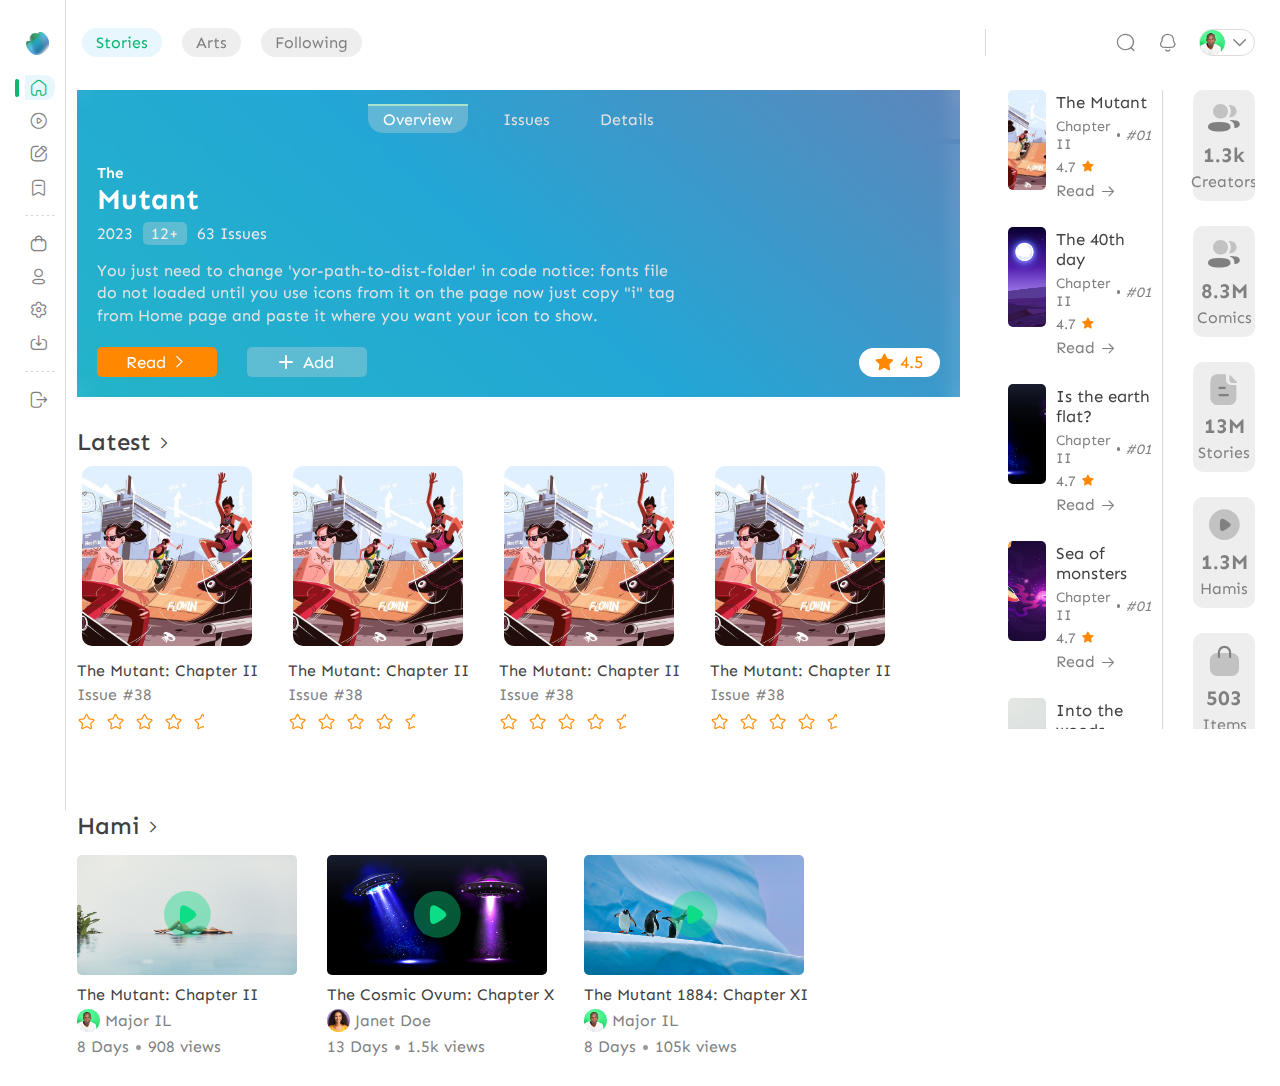
==== commit 84e23628: "Entry:A12" ====
--- a/index.html
+++ b/index.html
@@ -650,6 +650,38 @@
                             </span>
                         </div>
                     </div>
+                    <div class="stats">
+                        <a href="" class="stat">
+                            <span class="iconlyBulk-User2 icon"><span class="path1"></span><span class="path2"></span><span class="path3"></span><span class="path4"></span></span>
+                            <span class="no">1.3k</span>
+                            <span class="name">Creators</span>
+                        </a>
+                        <a href="" class="stat">
+                            <span class="iconlyBulk-User2 icon"><span class="path1"></span><span class="path2"></span><span class="path3"></span><span class="path4"></span></span>
+                            <span class="no">8.3M</span>
+                            <span class="name">Comics</span>
+                        </a>
+                        <a href="" class="stat">
+                            <span class="iconlyBulk-Paper icon"><span class="path1"></span><span class="path2"></span><span class="path3"></span></span>
+                            <span class="no">13M</span>
+                            <span class="name">Stories</span>
+                        </a>
+                        <a href="" class="stat">
+                            <span class="iconlyBulk-Play icon"><span class="path1"></span><span class="path2"></span><span class="path3"></span></span>
+                            <span class="no">1.3M</span>
+                            <span class="name">Hamis</span>
+                        </a>
+                        <a href="" class="stat">
+                            <span class="iconlyBulk-Bag-2 icon"><span class="path1"></span><span class="path2"></span><span class="path3"></span></span>
+                            <span class="no">503</span>
+                            <span class="name">Items</span>
+                        </a>
+                        <a href="" class="stat">
+                            <span class="short"><span class="inner"></span></span>
+                            <span class="no">11.3k</span>
+                            <span class="name">Shorts</span>
+                        </a>
+                    </div>
                 </div>
             </div>
         </div>
--- a/css/main.css
+++ b/css/main.css
@@ -19,12 +19,12 @@
 
 main.main {
     /* border: 5px solid #1506e7; */
-    padding: 0% 30px;
+    padding: 0%;
     max-width: 100%;
     width: 100%;
     display: grid;
     /* flex-flow: row; */
-    grid-template-columns: 15% 85%;
+    grid-template-columns: 6% 94%;
     /* column-gap: 20px; */
     background-color: transparent;
 }
@@ -51,25 +51,27 @@
 
 main.main>.sidebar {
     /* border: 3px solid #e704049b; */
+    border-right: 1px solid #c3c3c39b;
     grid-column: 1/2;
     background-color: #ffffff;
     display: flex;
     flex-flow: column;
     gap: 5px;
     width: max-content;
-    padding: 32px 20px 10px 20px;
-    /* position: fixed; */
-    /* top: 0%; */
+    padding: 32px 10px 10px 25px;
+    height: 90vh;
     z-index: 3;
     position: sticky;
     top: 0px;
-    height: max-content;
+    /* height: max-content; */
 }
 
 main.main>.sidebar>.head {
     /* border: 1px solid #808080; */
     display: flex;
     flex-wrap: nowrap;
+    align-items: center;
+    justify-content: center;
     gap: 5px;
 }
 
@@ -99,7 +101,7 @@
     color: #08b86f;
     font-size: 1.3rem;
     font-weight: bold;
-    /* display: none; */
+    display: none;
 }
 
 main.main>.sidebar>.head>.controls {
@@ -157,23 +159,33 @@
 }
 
 main.main>.sidebar>.menu>ul.menu-items>.item {
-    /* border: 1px solid #808080; */
+    /* border: 1px solid #bb0c0c; */
     color: #808080;
     position: relative;
-}
-
-main.main>.sidebar>.menu>ul.menu-items>.item>.line {
-    display: none;
+    /* margin: 5px; */
+    height: max-content;
+    display: flex;
+    align-items: center;
+    padding-left: 4px;
+    width: 30px;
+    height: max-content;
+    border-top-right-radius: 10px;
+    border-bottom-right-radius: 10px;
+}
+
+main.main>.sidebar>.menu>ul.menu-items>.selected {
+    color: #08b86f;
+    background-color: #099eef18;
 }
 
 main.main>.sidebar>.menu>ul.menu-items>.selected>.line {
-    /* display: inline-block; */
+    display: inline-block;
     background-color: #08b86f;
-    left: -15px;
+    left: -10px;
     position: absolute;
     top: 17%;
     height: 70%;
-    width: 5px;
+    width: 4px;
     border-radius: 50px;
     -webkit-border-radius: 50px;
     -moz-border-radius: 50px;
@@ -184,18 +196,66 @@
 main.main>.sidebar>.menu>ul.menu-items>.item>a.item-link {
     display: flex;
     align-items: center;
+    /* justify-content: center; */
     padding: 3px 0px;
     gap: 10px;
     text-decoration: none;
-    color: #808080;
+    /* color: #808080; */
+    color: inherit;
 }
 
 main.main>.sidebar>.menu>ul.menu-items>.item>a.item-link>span.icli {
     font-size: 1.2rem;
-}
-
-main.main>.sidebar>.menu>ul.menu-items>.item>a.item-link>span.link-text {
+    /* color: #808080; */
+    display: inline-block;
+    color: inherit;
+}
+
+main.main>.sidebar>.menu>ul.menu-items>.item>a.item-link>.link-text {
+    border: 1px solid #c3c3c39b;
+    display: none;
+    background-color: #ffffff;
     font-size: 1rem;
+    padding: 2px 0px;
+    width: max-content;
+    height: max-content;
+    /* position: relative; */
+    color: inherit;
+    left: 33px;
+    position: absolute;
+    border-radius: 5px;
+    -webkit-border-radius: 5px;
+    -moz-border-radius: 5px;
+    -ms-border-radius: 5px;
+    -o-border-radius: 5px;
+}
+
+main.main>.sidebar>.menu>ul.menu-items>.selected>a.item-link>.link-text {
+    left: 40px;
+}
+
+main.main>.sidebar>.menu>ul.menu-items>.item>a.item-link>.link-text>span.arrow {
+    display: inline-block;
+    border-left: 1px solid #c3c3c39b;
+    border-bottom: 1px solid #c3c3c39b;
+    background-color: #ffffff;
+    width: 8px;
+    height: 8px;
+    position: absolute;
+    left: -5px;
+    top: 7.5px;
+    rotate: 45deg;
+    /* z-index: -1; */
+}
+
+main.main>.sidebar>.menu>ul.menu-items>.item>a.item-link>.link-text>span.text {
+    /* border: 1px solid #c71c1c9b; */
+    display: inline-block;
+    width: 100%;
+    height: 100%;
+    padding: 0px 10px;
+    text-align: center;
+    background-color: #ffffff;
 }
 
 main.main>.sidebar>.menu>ul.menu-items>.item>a.item-link:hover {
@@ -221,10 +281,11 @@
     position: sticky;
     bottom: 0;
     z-index: 5;
-    padding: 10px 10px 15px 10px;
+    padding: 10px 70px 15px 20px;
     display: flex;
     flex-flow: column;
     gap: 10px;
+    margin: 0;
 }
 
 section.shorts>.title-section {
@@ -233,7 +294,6 @@
 
 section.shorts>.shorts-items {
     /* border: 1px solid #808080; */
-    position: relative;
     display: flex;
     flex-flow: row;
     flex-wrap: nowrap;
@@ -272,10 +332,8 @@
     display: flex;
     align-items: center;
     justify-content: center;
-    width: 60px;
-    height: 60px;
-    /*background: linear-gradient( rgb(224, 136, 20), rgb(211, 208, 10), rgb(15, 221, 225));
-    */
+    width: 55px;
+    height: 55px;
     background: linear-gradient(-80deg, #ee7752, #e73c7e, #23a6d5, #23d5ab);
     background-size: 250% 250%;
     animation: short 15s ease infinite;
@@ -291,9 +349,11 @@
     0% {
         background-position: 0% 50%;
     }
+
     50% {
         background-position: 100% 50%;
     }
+
     100% {
         background-position: 0% 50%;
     }
@@ -379,18 +439,32 @@
     font-size: 0.9rem;
 }
 
-section.shorts>.shorts-items>.scroll {
+section.shorts>.scroll {
     /* border: 1px solid #13b2139b; */
-    backdrop-filter: blur(10px);
-    -webkit-backdrop-filter: blur(10px);
-    background-color: #ffffffd0;
-    position: sticky;
-    right: 0%;
-    display: flex;
-    align-items: center;
-    height: max-content;
+    /* backdrop-filter: blur(10px);
+    -webkit-backdrop-filter: blur(10px); */
+    background-color: #ffffff;
+    background-color: transparent;
+    text-decoration: none;
+    position: absolute;
+    bottom: 15px;
+    top: 0px;
+    right: 10px;
+    display: flex;
+    align-items: center;
+    /* height: max-content; */
     padding: 8px;
     padding-left: 20px;
+}
+
+section.shorts>.scroll>span {
+    /* border: 1px solid #c3c3c39b; */
+    /* box-shadow: 0 1px 25px rgba(109, 117, 141, 0.363); */
+    padding: 0px;
+    font-size: 3.5rem;
+    color: #08b86f;
+    font-weight: bold;
+    /* background-color: #ffffff; */
     border-radius: 50px;
     -webkit-border-radius: 50px;
     -moz-border-radius: 50px;
@@ -398,13 +472,6 @@
     -o-border-radius: 50px;
 }
 
-section.shorts>.shorts-items>.scroll>span {
-    font-size: 3.5rem;
-    color: #08b86f;
-    font-weight: bold;
-    /* background-color: #ffffff85; */
-}
-
 
 /*Content*/
 
@@ -414,7 +481,8 @@
     flex-flow: column;
     gap: 20px;
     width: 100%;
-    margin-bottom: 50px;
+    padding: 0px 25px 0px 0px;
+    margin: 0%;
     position: relative;
 }
 
@@ -427,7 +495,7 @@
     background-color: #ffffffce;
     top: 0px;
     width: 100%;
-    padding: 30px 20px 10px 5px;
+    padding: 25px 0px 10px 5px;
     height: max-content;
     display: flex;
     flex-wrap: nowrap;
@@ -446,8 +514,10 @@
 }
 
 main.main>.content>.header>.rel-items {
-    /* border-right: 1px solid #8080804f; */
+    /* border: 1px solid #8080804f; */
+    height: 35px;
     width: 73%;
+    overflow-y: hidden;
     overflow-x: auto;
     -ms-overflow-style: none;
     scrollbar-width: none;
@@ -464,6 +534,7 @@
     /* height: 30px; */
     display: flex;
     width: max-content;
+    align-items: center;
 }
 
 main.main>.content>.header>.rel-items>.item>a.item-link {
@@ -472,6 +543,7 @@
     color: #808080;
     font-size: 1.0rem;
     padding: 5px 14px;
+    height: max-content;
     border-radius: 50px;
     -webkit-border-radius: 50px;
     -moz-border-radius: 50px;
@@ -486,7 +558,7 @@
 
 main.main>.content>.header>.rel-items>.item>a.add {
     /* border: 1px solid #808080; */
-    margin-top: 5px;
+    margin: 0px;
     padding: 10px 0px 10px 0px;
     background-color: transparent;
     /* background-color: rgba(57, 56, 56, 0.087); */
@@ -513,15 +585,22 @@
 
 main.main>.content>.header>.rel-items>li.scroll {
     position: sticky;
+    /* border: 1px solid #808080; */
     right: 0px;
+    top: 0px;
+    padding-top: 5px;
     padding-left: 10px;
-    backdrop-filter: blur(10px);
-    -webkit-backdrop-filter: blur(10px);
-    background-color: #ffffffce;
+    /* backdrop-filter: blur(10px);
+    -webkit-backdrop-filter: blur(10px); */
+    background-color: #ffffff;
     height: 100%;
+    display: flex;
+    align-items: center;
+    justify-content: center;
 }
 
 main.main>.content>.header>.rel-items>li.scroll>span.icli {
+    /* border: 1px solid #808080; */
     font-size: 1.8rem;
     color: #08b86f;
     font-weight: bold;
@@ -530,6 +609,7 @@
 
 main.main>.content>.header>.icons {
     border-left: 1px solid #8080804f;
+    /* border: 1px solid #8080804f; */
     width: 23%;
     display: flex;
     justify-items: flex-end;
@@ -616,7 +696,7 @@
     padding: 0;
     /* border: 1px solid #ec0808; */
     display: grid;
-    grid-template-columns: 70% 26%;
+    grid-template-columns: 75% 21%;
     column-gap: 4%;
 }
 
@@ -625,7 +705,8 @@
     margin: 0%;
     display: flex;
     flex-flow: column;
-    gap: 20px;
+    gap: 30px;
+    padding-bottom: 30px;
 }
 
 main.main>.content>.content-container>.main-section>.featured-comic {
@@ -636,6 +717,7 @@
     gap: 10px;
 }
 
+main.main>.content>.content-container>.main-section>.featured-hami>.title-section>span.icli,
 main.main>.content>.content-container>.main-section>.featured-comic>.title-section>span.icli {
     /*color: rgb(255, 136, 0);*/
     font-weight: bold;
@@ -645,6 +727,11 @@
     animation: gradient 10s ease infinite;
     -webkit-animation: gradient 10s ease infinite;
     background-clip: text;
+}
+
+main.main>.content>.content-container>.main-section>.featured-comic>.title-section,
+main.main>.content>.content-container>.main-section>.featured-hami>.title-section {
+    display: none;
 }
 
 main.main>.content>.content-container>.main-section>.featured-comic>.featured {
@@ -669,9 +756,11 @@
     0% {
         background-position: 0% 50%;
     }
+
     50% {
         background-position: 100% 50%;
     }
+
     100% {
         background-position: 0% 50%;
     }
@@ -1145,10 +1234,10 @@
     /* border: 1px solid #808080; */
     align-self: center;
     width: 35%;
-    height: 100%;
+    height: 90%;
     position: relative;
     display: flex;
-    padding: 15px 15px 10px 15px;
+    padding: 30px 15px 10px 15px;
 }
 
 main.main>.content>.content-container>.main-section>.featured-hami>.featured>.cover>img {
@@ -1254,12 +1343,104 @@
     margin: 0;
     grid-row: auto;
     display: flex;
-    flex-flow: column;
+    flex-flow: row;
+    flex-wrap: nowrap;
+    /* align-items: center; */
+    justify-content: space-between;
     gap: 10px;
     position: sticky;
-    top: 88px;
-    height: 80vh;
+    top: 90px;
+    height: 71vh;
     /* justify-self: end; */
+    margin-bottom: 10px;
+}
+
+main.main>.content>.content-container>.top-comics>.title-section {
+    display: none;
+}
+
+main.main>.content>.content-container>.top-comics>.stats {
+    /* align-self: flex-start; */
+    border-left: 1px solid #8080804f;
+    padding-left: 30px;
+    justify-self: flex-end;
+    display: flex;
+    flex-flow: column;
+    gap: 25px;
+    overflow-y: auto;
+    -ms-overflow-style: none;
+    scrollbar-width: none;
+}
+
+main.main>.content>.content-container>.top-comics>.stats::-webkit-scrollbar {
+    display: none !important;
+    visibility: hidden;
+}
+
+main.main>.content>.content-container>.top-comics>.stats>.stat {
+    border-radius: 10px;
+    background-color: rgba(57, 56, 56, 0.087);
+    color: #808080;
+    text-decoration: none;
+    display: flex;
+    flex-flow: column;
+    align-items: center;
+    gap: 5px;
+    padding: 10px 15px;
+    -webkit-border-radius: 10px;
+    -moz-border-radius: 10px;
+    -ms-border-radius: 10px;
+    -o-border-radius: 10px;
+}
+
+main.main>.content>.content-container>.top-comics>.stats>.stat:hover {
+    background-color: #099eef18;
+    color: #08b86f;
+}
+
+main.main>.content>.content-container>.top-comics>.stats>.stat>.icon {
+    font-size: 2.3rem;
+    /* color: #808080; */
+    color: inherit;
+}
+
+main.main>.content>.content-container>.top-comics>.stats>.stat>.no {
+    font-size: 1.3rem;
+    font-weight: bold;
+    /* color: #404040; */
+    color: inherit;
+}
+
+main.main>.content>.content-container>.top-comics>.stats>.stat>.name {
+    color: #808080;
+    /* color: inherit; */
+}
+
+main.main>.content>.content-container>.top-comics>.stats>.stat>.short {
+    display: flex;
+    align-items: center;
+    justify-content: center;
+    width: 35px;
+    height: 35px;
+    background-color: #099eef18;
+    border-radius: 50px;
+    -webkit-border-radius: 50px;
+    -moz-border-radius: 50px;
+    -ms-border-radius: 50px;
+    -o-border-radius: 50px;
+}
+
+main.main>.content>.content-container>.top-comics>.stats>.stat>.short>.inner {
+    /* background-color: #eeba0e; */
+    display: inline-block;
+    width: 22px;
+    height: 22px;
+    border: 2px dotted #808080;
+    border-radius: 50px;
+    -webkit-border-radius: 50px;
+    -moz-border-radius: 50px;
+    -ms-border-radius: 50px;
+    -o-border-radius: 50px;
 }
 
 main.main>.content>.content-container>.top-comics>.comics {
@@ -1428,7 +1609,8 @@
     gap: 10px;
     /* width: 100% !important; */
     /* overflow-x: scroll; */
-    overflow-x: auto;
+    /* overflow-x: auto; */
+    padding-bottom: 50px;
 }
 
 main.main>.content>.content-container>.main-section>.latest-comics>.comics {
@@ -1554,6 +1736,7 @@
     display: flex;
     flex-flow: column;
     gap: 15px;
+    position: relative;
 }
 
 main.main>.content>.content-container>.main-section>.top-erukis>.erukis {
@@ -1683,4 +1866,45 @@
     -moz-border-radius: 5px;
     -ms-border-radius: 5px;
     -o-border-radius: 5px;
+}
+
+main.main>.content>.content-container>.main-section>.top-erukis>.right {
+    /* border: 1px solid #48ea03; */
+    /* background-color: #ffffff; */
+    background-color: #fbfdff4b;
+    backdrop-filter: blur(5px);
+    -webkit-backdrop-filter: blur(5px);
+    text-decoration: none;
+    padding: 5px;
+    position: absolute;
+    right: -20px;
+    top: 0%;
+    bottom: 0px;
+    display: none;
+    align-items: center;
+    justify-content: center;
+}
+
+main.main>.content>.content-container>.main-section>.top-erukis>.left {
+    /* border: 1px solid #48ea03; */
+    /* background-color: #ffffff; */
+    background-color: #fbfdff5d;
+    backdrop-filter: blur(5px);
+    -webkit-backdrop-filter: blur(5px);
+    text-decoration: none;
+    padding: 5px;
+    position: absolute;
+    left: -10px;
+    top: 30px;
+    bottom: 10px;
+    z-index: 3;
+    display: none;
+    align-items: center;
+    justify-content: center;
+}
+
+main.main>.content>.content-container>.main-section>.top-erukis>.scroll>span {
+    font-size: 2rem;
+    color: #08b86f;
+    cursor: pointer;
 }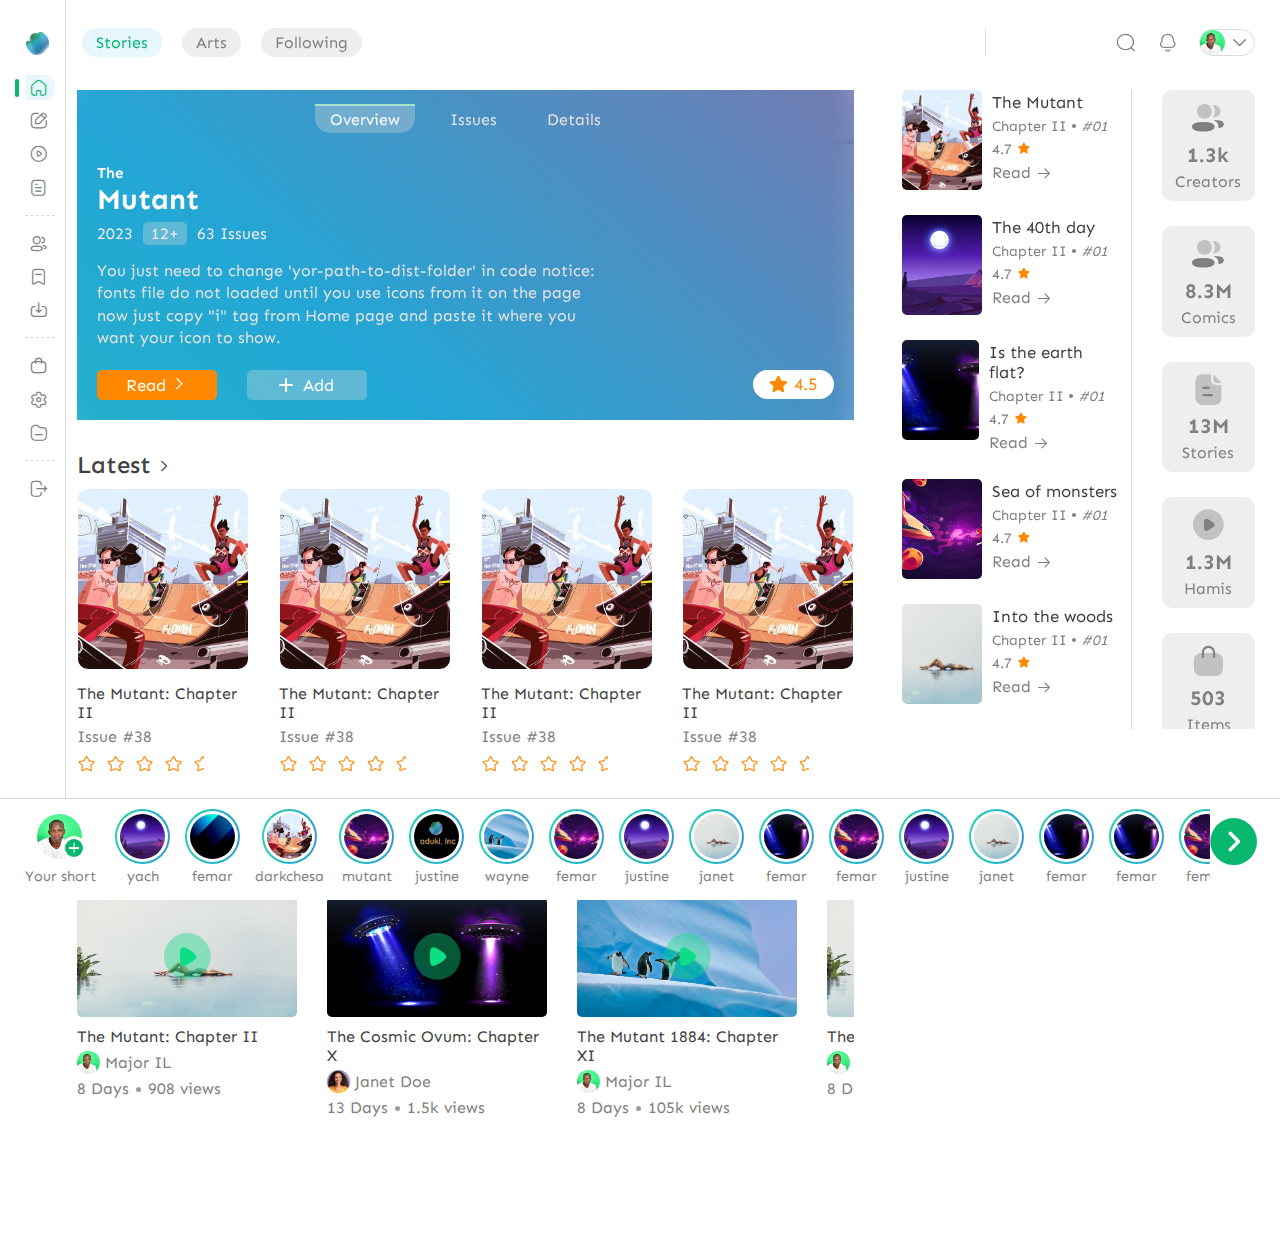
==== commit b8d31fe7: "Entry:A13" ====
--- a/index.html
+++ b/index.html
@@ -17,7 +17,7 @@
             <div class="head">
                 <div class="logo">
                     <div class="logo-image">
-                        <img src="img/favi.png" alt="Logo" srcset="">
+                        <img src="img/favi.png" alt="Logo" srcset="" />
                     </div>
                     <div class="app-name">Darkchesa</div>
                 </div>
@@ -31,30 +31,42 @@
                 <ul class="menu-items">
                     <li class="item selected">
                         <span class="line"></span>
-                        <a href="" class="item-link selected">
+                        <a href="" class="item-link">
                             <span class="iconly-Home icli"></span>
-                            <span class="link-text">Home</span>
+                            <div class="link-text">
+                                <span class="arrow"></span>
+                                <span class="text">Home</span>
+                            </div>
+                        </a>
+                    </li>
+                    <li class="item">
+                        <span class="line"></span>
+                        <a href="" class="item-link">
+                            <span class="iconly-Edit-Square icli"></span>
+                            <div class="link-text">
+                                <span class="arrow"></span>
+                                <span class="text">Contribute</span>
+                            </div>
                         </a>
                     </li>
                     <li class="item">
                         <span class="line"></span>
                         <a href="" class="item-link">
                             <span class="iconly-Play icli"></span>
-                            <span class="link-text">Hami</span>
+                            <div class="link-text">
+                                <span class="arrow"></span>
+                                <span class="text">Hami</span>
+                            </div>
                         </a>
                     </li>
                     <li class="item">
                         <span class="line"></span>
                         <a href="" class="item-link">
-                            <span class="iconly-Edit-Square icli"></span>
-                            <span class="link-text">Contribute</span>
-                        </a>
-                    </li>
-                    <li class="item">
-                        <span class="line"></span>
-                        <a href="" class="item-link">
-                            <span class="iconly-Bookmark icli"></span>
-                            <span class="link-text">Bookmarks</span>
+                            <span class="iconly-Document icli"></span>
+                            <div class="link-text">
+                                <span class="arrow"></span>
+                                <span class="text">Stories</span>
+                            </div>
                         </a>
                     </li>
                 </ul>
@@ -65,29 +77,31 @@
                     <li class="item">
                         <span class="line"></span>
                         <a href="" class="item-link">
-                            <span class="iconly-Bag-2 icli"></span>
-                            <span class="link-text">Shop</span>
+                            <span class="iconly-User2 icli"></span>
+                            <div class="link-text">
+                                <span class="arrow"></span>
+                                <span class="text">Authors</span>
+                            </div>
                         </a>
                     </li>
                     <li class="item">
                         <span class="line"></span>
                         <a href="" class="item-link">
-                            <span class="iconly-Profile icli"></span>
-                            <span class="link-text">Profile</span>
-                        </a>
-                    </li>
-                    <li class="item">
-                        <span class="line"></span>
-                        <a href="" class="item-link">
-                            <span class="iconly-Setting icli"></span>
-                            <span class="link-text">Settings</span>
+                            <span class="iconly-Bookmark icli"></span>
+                            <div class="link-text">
+                                <span class="arrow"></span>
+                                <span class="text">My List</span>
+                            </div>
                         </a>
                     </li>
                     <li class="item">
                         <span class="line"></span>
                         <a href="" class="item-link">
                             <span class="iconly-Download icli"></span>
-                            <span class="link-text">Download</span>
+                            <div class="link-text">
+                                <span class="arrow"></span>
+                                <span class="text">Download</span>
+                            </div>
                         </a>
                     </li>
                 </ul>
@@ -97,9 +111,47 @@
                 <ul class="menu-items">
                     <li class="item">
                         <span class="line"></span>
+                        <a href="" class="item-link">
+                            <span class="iconly-Bag-2 icli"></span>
+                            <div class="link-text">
+                                <span class="arrow"></span>
+                                <span class="text">Shop/NFT</span>
+                            </div>
+                        </a>
+                    </li>
+                    <li class="item">
+                        <span class="line"></span>
+                        <a href="" class="item-link">
+                            <span class="iconly-Setting icli"></span>
+                            <div class="link-text">
+                                <span class="arrow"></span>
+                                <span class="text">Settings</span>
+                            </div>
+                        </a>
+                    </li>
+                    <li class="item">
+                        <span class="line"></span>
+                        <a href="" class="item-link">
+                            <span class="iconly-Folder icli"></span>
+                            <div class="link-text">
+                                <span class="arrow"></span>
+                                <span class="text">My Items</span>
+                            </div>
+                        </a>
+                    </li>
+                </ul>
+            </div>
+            <div class="menu user">
+                <div class="title">User</div>
+                <ul class="menu-items">
+                    <li class="item">
+                        <span class="line"></span>
                         <a href="" class="item-link logout">
                             <span class="iconly-Logout icli"></span>
-                            <span class="link-text">Logout</span>
+                            <div class="link-text">
+                                <span class="arrow"></span>
+                                <span class="text">Logout</span>
+                            </div>
                         </a>
                     </li>
                 </ul>
@@ -138,7 +190,7 @@
                     </div>
                 </ul>
             </div>
-            <div class="content-container">
+            <div class="content-container main">
                 <div class="main-section">
                     <div class="featured-comic">
                         <div class="title-section">
@@ -419,10 +471,13 @@
                             <h2 class="title">Hami</h2>
                             <span class="iconly-Arrow-Right-2 icli"></span>
                         </div>
+                        <div href="" class="left scroll">
+                            <span class="iconly-Arrow-Left-Circle icli"></span>
+                        </div>
                         <div class="erukis">
                             <a href="" class="eruki">
                                 <div class="image">
-                                    <img src="img/mutant.jpg" alt="Thumbnail" srcset="">
+                                    <img src="img/mutant.jpg" alt="Thumbnail" srcset="" />
                                     <div class="play">
                                         <span class="iconlyBulk-Play"><span class="path1"></span><span class="path2"></span></span>
                                     </div>
@@ -431,20 +486,20 @@
                                     <span class="title">The Mutant: Chapter II</span>
                                     <span class="creator">
                                         <span class="img">
-                                            <img src="img/profile.jpg" alt="img" srcset="">
-                                        </span>
-                                        <span class="username">Major IL</span>
+                                            <img src="img/profile.jpg" alt="img" srcset="" />
+                                        </span>
+                                    <span class="username">Major IL</span>
                                     </span>
                                     <span class="stream">
                                         <span class="date">8 Days</span>
-                                        <span class="dot"></span>
-                                        <span class="text">908 views</span>
+                                    <span class="dot"></span>
+                                    <span class="text">908 views</span>
                                     </span>
                                 </div>
                             </a>
                             <a href="" class="eruki">
                                 <div class="image">
-                                    <img src="img/low1.jpg" alt="Thumbnail" srcset="">
+                                    <img src="img/low1.jpg" alt="Thumbnail" srcset="" />
                                     <div class="play">
                                         <span class="iconlyBulk-Play"><span class="path1"></span><span class="path2"></span></span>
                                     </div>
@@ -453,20 +508,20 @@
                                     <span class="title">The Cosmic Ovum: Chapter X</span>
                                     <span class="creator">
                                         <span class="img">
-                                            <img src="img/purri.jpg" alt="img" srcset="">
-                                        </span>
-                                        <span class="username">Janet Doe</span>
+                                            <img src="img/purri.jpg" alt="img" srcset="" />
+                                        </span>
+                                    <span class="username">Janet Doe</span>
                                     </span>
                                     <span class="stream">
                                         <span class="date">13 Days</span>
-                                        <span class="dot"></span>
-                                        <span class="text">1.5k views</span>
+                                    <span class="dot"></span>
+                                    <span class="text">1.5k views</span>
                                     </span>
                                 </div>
                             </a>
                             <a href="" class="eruki">
                                 <div class="image">
-                                    <img src="img/ground1.jpg" alt="Thumbnail" srcset="">
+                                    <img src="img/ground1.jpg" alt="Thumbnail" srcset="" />
                                     <div class="play">
                                         <span class="iconlyBulk-Play"><span class="path1"></span><span class="path2"></span></span>
                                     </div>
@@ -475,17 +530,64 @@
                                     <span class="title">The Mutant 1884: Chapter XI</span>
                                     <span class="creator">
                                         <span class="img">
-                                            <img src="img/profile.jpg" alt="img" srcset="">
-                                        </span>
-                                        <span class="username">Major IL</span>
+                                            <img src="img/profile.jpg" alt="img" srcset="" />
+                                        </span>
+                                    <span class="username">Major IL</span>
                                     </span>
                                     <span class="stream">
                                         <span class="date">8 Days</span>
-                                        <span class="dot"></span>
-                                        <span class="text">105k views</span> 
+                                    <span class="dot"></span>
+                                    <span class="text">105k views</span>
                                     </span>
                                 </div>
                             </a>
+                            <a href="" class="eruki">
+                                <div class="image">
+                                    <img src="img/mutant.jpg" alt="Thumbnail" srcset="" />
+                                    <div class="play">
+                                        <span class="iconlyBulk-Play"><span class="path1"></span><span class="path2"></span></span>
+                                    </div>
+                                </div>
+                                <div class="content">
+                                    <span class="title">The Mutant: Chapter II</span>
+                                    <span class="creator">
+                                        <span class="img">
+                                            <img src="img/profile.jpg" alt="img" srcset="" />
+                                        </span>
+                                    <span class="username">Major IL</span>
+                                    </span>
+                                    <span class="stream">
+                                        <span class="date">8 Days</span>
+                                    <span class="dot"></span>
+                                    <span class="text">908 views</span>
+                                    </span>
+                                </div>
+                            </a>
+                            <a href="" class="eruki">
+                                <div class="image">
+                                    <img src="img/mutant.jpg" alt="Thumbnail" srcset="" />
+                                    <div class="play">
+                                        <span class="iconlyBulk-Play"><span class="path1"></span><span class="path2"></span></span>
+                                    </div>
+                                </div>
+                                <div class="content">
+                                    <span class="title">The Mutant: Chapter II</span>
+                                    <span class="creator">
+                                        <span class="img">
+                                            <img src="img/profile.jpg" alt="img" srcset="" />
+                                        </span>
+                                    <span class="username">Major IL</span>
+                                    </span>
+                                    <span class="stream">
+                                        <span class="date">8 Days</span>
+                                    <span class="dot"></span>
+                                    <span class="text">908 views</span>
+                                    </span>
+                                </div>
+                            </a>
+                        </div>
+                        <div href="" class="right scroll">
+                            <span class="iconly-Arrow-Right-Circle icli"></span>
                         </div>
                     </div>
                 </div>
@@ -685,6 +787,191 @@
                 </div>
             </div>
         </div>
+         <section class="shorts">
+            <div class="title-section">
+                <h2 class="title">Shorts</h2>
+                <span class="iconly-Star icli"></span>
+            </div>
+            <div class="shorts-items">
+                <a href="" class="short create">
+                    <div class="image">
+                        <div class="container">
+                            <img src="/img/profile.jpg" alt="Image" srcset="">
+                        </div>
+                        <div class="add">
+                            <div class="plus">
+                                <span class="one"></span>
+                                <span class="two"></span>
+                            </div>
+                        </div>
+                    </div>
+                    <span class="username">Your short</span>
+                </a>
+                <a href="" class="short">
+                    <div class="image">
+                        <div class="container">
+                            <img src="/img/lower.jpg" alt="Image" srcset="">
+                        </div>
+                    </div>
+                    <span class="username">yach</span>
+                </a>
+                <a href="" class="short">
+                    <div class="image">
+                        <div class="container">
+                            <img src="/img/ground.jpg" alt="Image" srcset="">
+                        </div>
+                    </div>
+                    <span class="username">femar</span>
+                </a>
+                <a href="" class="short">
+                    <div class="image">
+                        <div class="container">
+                            <img src="/img/low.jpg" alt="Image" srcset="">
+                        </div>
+                    </div>
+                    <span class="username">darkchesa</span>
+                </a>
+                <a href="" class="short">
+                    <div class="image">
+                        <div class="container">
+                            <img src="/img/lower2.jpg" alt="Image" srcset="">
+                        </div>
+                    </div>
+                    <span class="username">mutant</span>
+                </a>
+                <a href="" class="short">
+                    <div class="image">
+                        <div class="container">
+                            <img src="/img/Asset 5hdpi.png" alt="Image" srcset="">
+                        </div>
+                    </div>
+                    <span class="username">justine</span>
+                </a>
+                <a href="" class="short">
+                    <div class="image">
+                        <div class="container">
+                            <img src="/img/ground1.jpg" alt="Image" srcset="">
+                        </div>
+                    </div>
+                    <span class="username">wayne</span>
+                </a>
+                <a href="" class="short">
+                    <div class="image">
+                        <div class="container">
+                            <img src="/img/lower2.jpg" alt="Image" srcset="">
+                        </div>
+                    </div>
+                    <span class="username">femar</span>
+                </a>
+                <a href="" class="short">
+                    <div class="image">
+                        <div class="container">
+                            <img src="/img/lower.jpg" alt="Image" srcset="">
+                        </div>
+                    </div>
+                    <span class="username">justine</span>
+                </a>
+                <a href="" class="short">
+                    <div class="image">
+                        <div class="container">
+                            <img src="/img/mutant.jpg" alt="Image" srcset="">
+                        </div>
+                    </div>
+                    <span class="username">janet</span>
+                </a>
+                <a href="" class="short">
+                    <div class="image">
+                        <div class="container">
+                            <img src="/img/low1.jpg" alt="Image" srcset="">
+                        </div>
+                    </div>
+                    <span class="username">femar</span>
+                </a>
+                <a href="" class="short">
+                    <div class="image">
+                        <div class="container">
+                            <img src="/img/lower2.jpg" alt="Image" srcset="">
+                        </div>
+                    </div>
+                    <span class="username">femar</span>
+                </a>
+                <a href="" class="short">
+                    <div class="image">
+                        <div class="container">
+                            <img src="/img/lower.jpg" alt="Image" srcset="">
+                        </div>
+                    </div>
+                    <span class="username">justine</span>
+                </a>
+                <a href="" class="short">
+                    <div class="image">
+                        <div class="container">
+                            <img src="/img/mutant.jpg" alt="Image" srcset="">
+                        </div>
+                    </div>
+                    <span class="username">janet</span>
+                </a>
+                <a href="" class="short">
+                    <div class="image">
+                        <div class="container">
+                            <img src="/img/low1.jpg" alt="Image" srcset="">
+                        </div>
+                    </div>
+                    <span class="username">femar</span>
+                </a>
+                <a href="" class="short">
+                    <div class="image">
+                        <div class="container">
+                            <img src="/img/low1.jpg" alt="Image" srcset="">
+                        </div>
+                    </div>
+                    <span class="username">femar</span>
+                </a>
+                <a href="" class="short">
+                    <div class="image">
+                        <div class="container">
+                            <img src="/img/lower2.jpg" alt="Image" srcset="">
+                        </div>
+                    </div>
+                    <span class="username">femar</span>
+                </a>
+                <a href="" class="short">
+                    <div class="image">
+                        <div class="container">
+                            <img src="/img/lower.jpg" alt="Image" srcset="">
+                        </div>
+                    </div>
+                    <span class="username">justine</span>
+                </a>
+                <a href="" class="short">
+                    <div class="image">
+                        <div class="container">
+                            <img src="/img/mutant.jpg" alt="Image" srcset="">
+                        </div>
+                    </div>
+                    <span class="username">janet</span>
+                </a>
+                <a href="" class="short">
+                    <div class="image">
+                        <div class="container">
+                            <img src="/img/low1.jpg" alt="Image" srcset="">
+                        </div>
+                    </div>
+                    <span class="username">femar</span>
+                </a>
+                <a href="" class="short">
+                    <div class="image">
+                        <div class="container">
+                            <img src="/img/lower2.jpg" alt="Image" srcset="">
+                        </div>
+                    </div>
+                    <span class="username">femar</span>
+                </a>
+            </div>
+            <a href="" class="short scroll">
+                <span class="iconly-Arrow-Right-Circle icli"></span>
+            </a>
+        </section>
     </main>
     <script src="../js/fun.js"></script>
 </body>
--- a/css/main.css
+++ b/css/main.css
@@ -699,6 +699,9 @@
     grid-template-columns: 75% 21%;
     column-gap: 4%;
 }
+main.main>.content>.main{
+    grid-template-columns: 66% 30%;
+}
 
 main.main>.content>.content-container>.main-section {
     /* border: 1px solid #808080; */
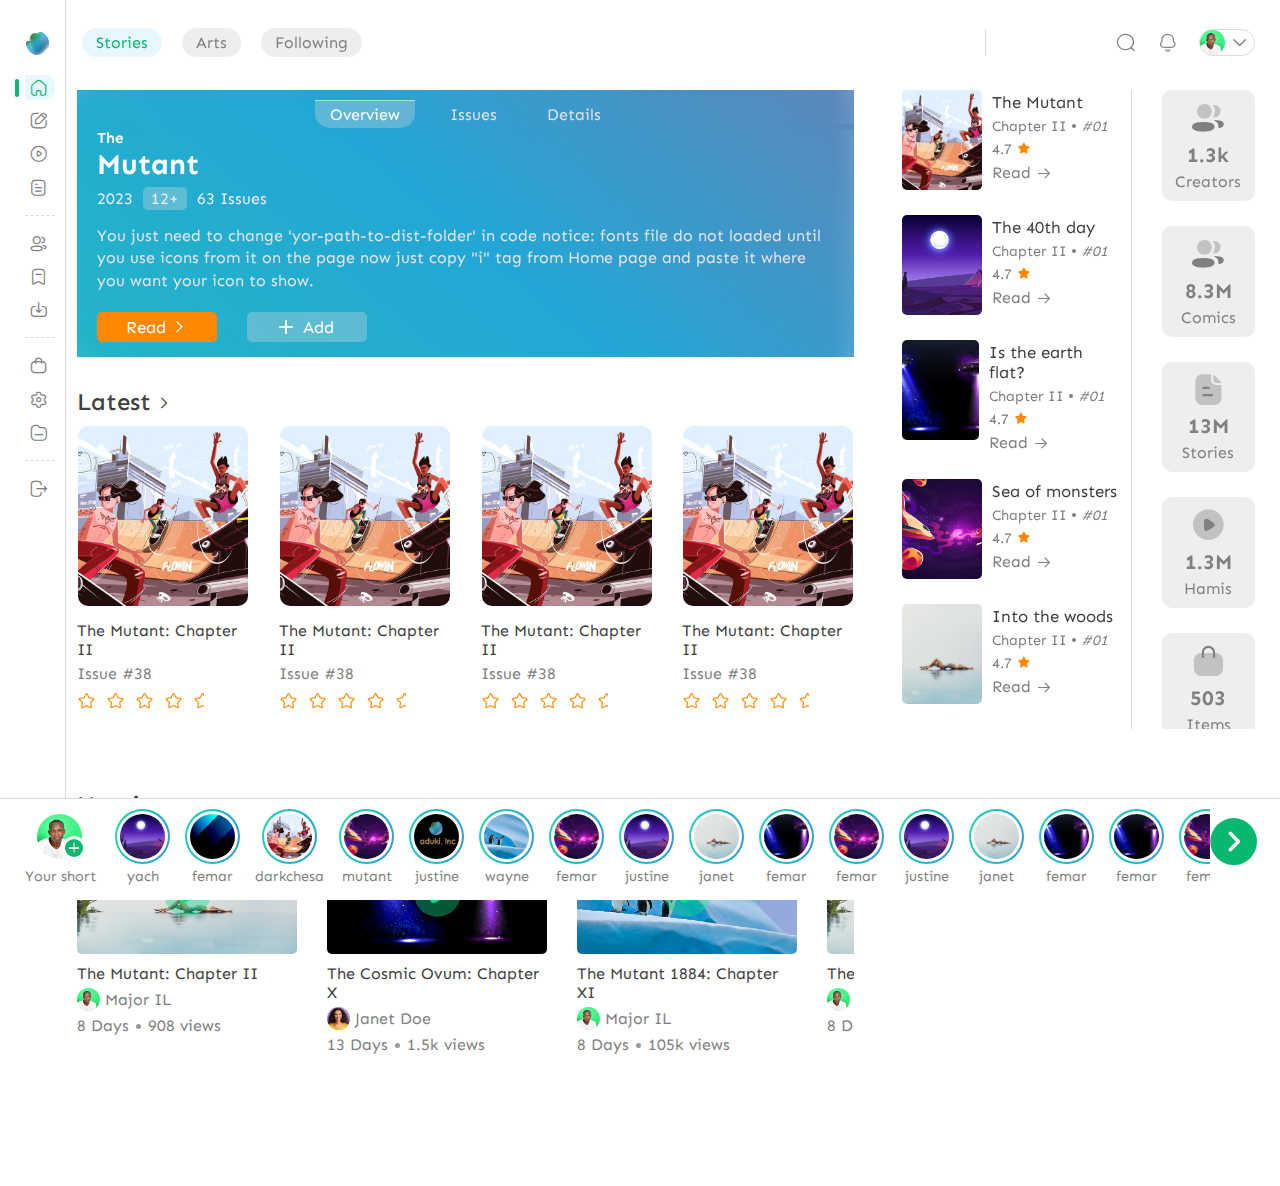
==== commit 9aff62a8: "Entry:A13" ====
--- a/index.html
+++ b/index.html
@@ -238,12 +238,6 @@
                                             <span class="text">Add</span>
                                         </a>
                                     </div>
-                                    <div class="right-items">
-                                        <a href="" class="rating">
-                                            <span class="iconly-Star icli"></span>
-                                            <div class="text">4.5</div>
-                                        </a>
-                                    </div>
                                 </div>
                             </div>
                             <div id="issues-content" class="issues">
--- a/css/main.css
+++ b/css/main.css
@@ -772,7 +772,7 @@
 main.main>.content>.content-container>.main-section>.featured-comic>.featured>ul.header {
     display: flex;
     margin: 0%;
-    padding: 20px 30px 10px 30px;
+    padding: 15px 30px 0px 30px;
     list-style-type: none;
     align-items: center;
     justify-content: center;
@@ -799,7 +799,7 @@
 
 main.main>.content>.content-container>.main-section>.featured-comic>.featured>ul.header>li.item>a.selected {
     background-color: rgba(224, 219, 219, 0.316);
-    border-top: 2px solid #a7e4cb;
+    border-top: 1px solid #a7e4cb;
     color: #ffffff;
     border-bottom-left-radius: 15px;
     border-bottom-right-radius: 15px;
@@ -813,7 +813,7 @@
     display: flex;
     flex-flow: column;
     gap: 5px;
-    padding: 20px 20px 20px 20px;
+    padding: 0px 20px 15px 20px;
     backdrop-filter: blur(10px);
     -webkit-backdrop-filter: blur(10px);
 }
@@ -856,7 +856,7 @@
 
 main.main>.content>.content-container>.main-section>.featured-comic>.featured>.featured-content>.description {
     color: #e7e4e4;
-    width: 70%;
+    /* width: 70%; */
     margin: 0%;
     line-height: 1.4;
     margin-top: 10px;
@@ -929,40 +929,6 @@
     rotate: 90deg;
 }
 
-main.main>.content>.content-container>.main-section>.featured-comic>.featured>.featured-content>.footer>.right-items {
-    display: flex;
-    align-items: center;
-    justify-content: center;
-}
-
-main.main>.content>.content-container>.main-section>.featured-comic>.featured>.featured-content>.footer>.right-items {
-    display: flex;
-    align-items: center;
-    justify-content: center;
-}
-
-main.main>.content>.content-container>.main-section>.featured-comic>.featured>.featured-content>.footer>.right-items>a.rating {
-    display: flex;
-    align-items: center;
-    justify-content: center;
-    gap: 5px;
-    color: rgb(255, 136, 0);
-    padding: 4px 17px 4px 15px;
-    background-color: #ffffff;
-    font-size: 1.09rem;
-    text-decoration: none;
-    border-radius: 50px;
-    -webkit-border-radius: 50px;
-    -moz-border-radius: 50px;
-    -ms-border-radius: 50px;
-    -o-border-radius: 50px;
-}
-
-main.main>.content>.content-container>.main-section>.featured-comic>.featured>.featured-content>.footer>.right-items>a.rating>span.icli {
-    font-size: 1.3rem;
-    font-weight: bold;
-    color: rgb(255, 136, 0);
-}
 
 main.main>.content>.content-container>.main-section>.featured-comic>.featured>.issues {
     position: absolute;
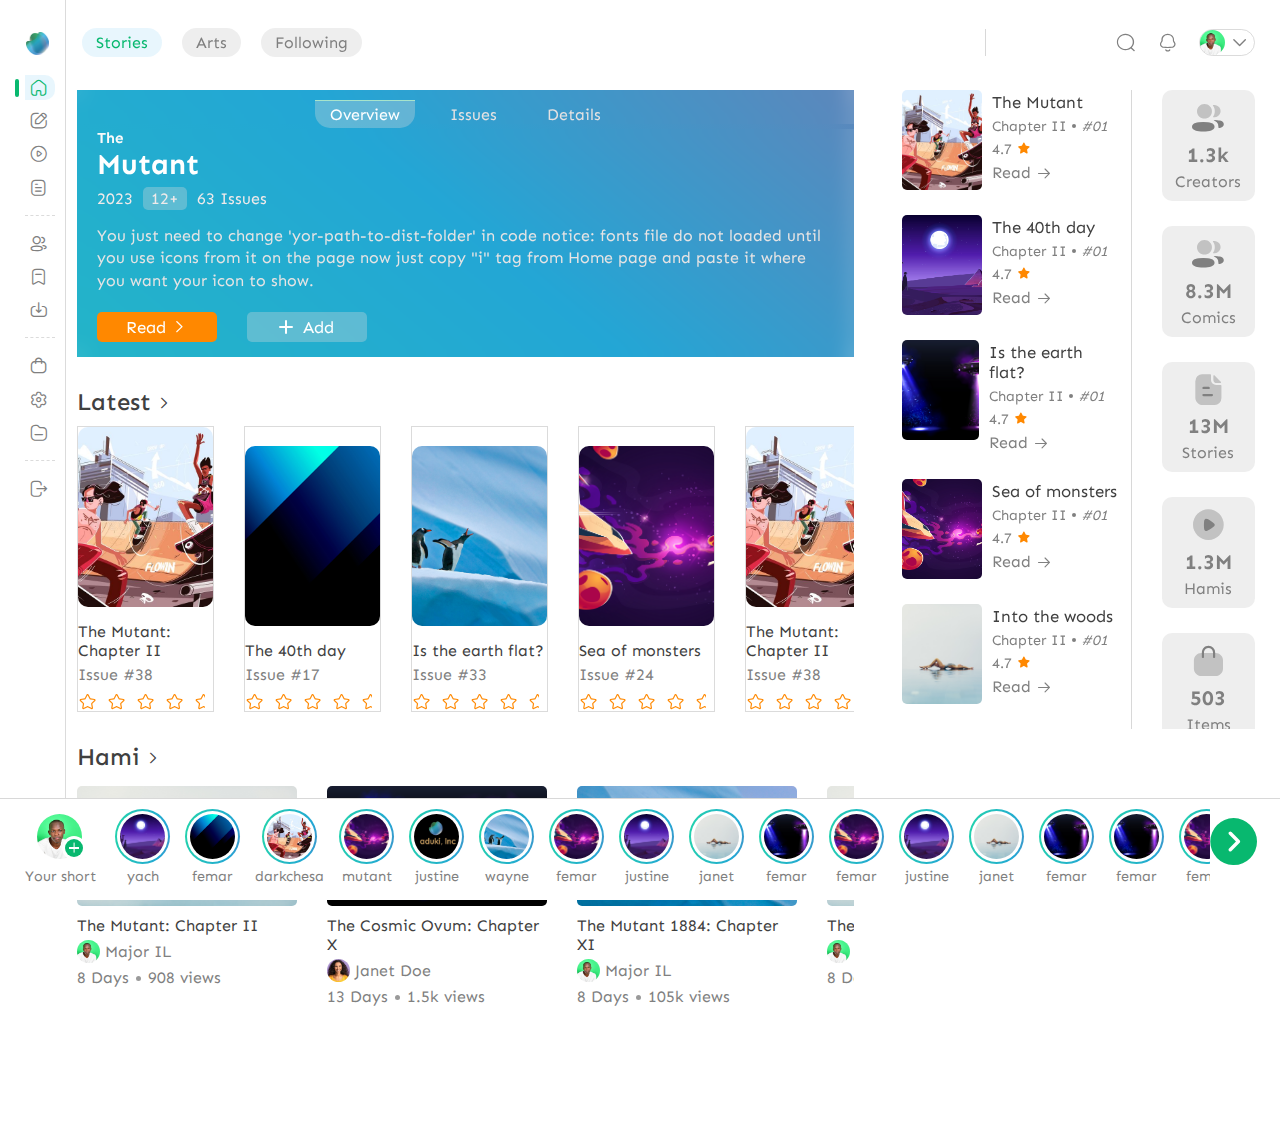
==== commit deb5dd88: "Entry:A15" ====
--- a/index.html
+++ b/index.html
@@ -406,6 +406,60 @@
                             </a>
                             <a href="" class="issue">
                                 <div class="image">
+                                    <img src="img/ground.jpg" alt="" srcset="">
+                                </div>
+                                <div class="content">
+                                    <span class="title">
+                                        <span class="text">The 40th day</span>
+                                        <span class="iss">Issue<span class="dot"></span> #17</span>
+                                    </span>
+                                    <div class="rating">
+                                        <i class="iconly-Star icli"></i>
+                                        <i class="iconly-Star icli"></i>
+                                        <i class="iconly-Star icli"></i>
+                                        <i class="iconly-Star icli"></i>
+                                        <i id="half" class="iconly-Star icli"></i>
+                                    </div>
+                                </div>
+                            </a>
+                            <a href="" class="issue">
+                                <div class="image">
+                                    <img src="img/ground1.jpg" alt="" srcset="">
+                                </div>
+                                <div class="content">
+                                    <span class="title">
+                                        <span class="text">Is the earth flat?</span>
+                                        <span class="iss">Issue<span class="dot"></span> #33</span>
+                                    </span>
+                                    <div class="rating">
+                                        <i class="iconly-Star icli"></i>
+                                        <i class="iconly-Star icli"></i>
+                                        <i class="iconly-Star icli"></i>
+                                        <i class="iconly-Star icli"></i>
+                                        <i id="half" class="iconly-Star icli"></i>
+                                    </div>
+                                </div>
+                            </a>
+                            <a href="" class="issue">
+                                <div class="image">
+                                    <img src="img/lower2.jpg" alt="" srcset="">
+                                </div>
+                                <div class="content">
+                                    <span class="title">
+                                        <span class="text">Sea of monsters</span>
+                                        <span class="iss">Issue<span class="dot"></span> #24</span>
+                                    </span>
+                                    <div class="rating">
+                                        <i class="iconly-Star icli"></i>
+                                        <i class="iconly-Star icli"></i>
+                                        <i class="iconly-Star icli"></i>
+                                        <i class="iconly-Star icli"></i>
+                                        <i id="half" class="iconly-Star icli"></i>
+                                    </div>
+                                </div>
+                            </a>
+                            <a href="" class="issue">
+                                <div class="image">
                                     <img src="img/low.jpg" alt="" srcset="">
                                 </div>
                                 <div class="content">
@@ -424,12 +478,12 @@
                             </a>
                             <a href="" class="issue">
                                 <div class="image">
-                                    <img src="img/low.jpg" alt="" srcset="">
+                                    <img src="img/ground.jpg" alt="" srcset="">
                                 </div>
                                 <div class="content">
                                     <span class="title">
-                                        <span class="text">The Mutant: Chapter II</span>
-                                        <span class="iss">Issue<span class="dot"></span> #38</span>
+                                        <span class="text">The 40th day</span>
+                                        <span class="iss">Issue<span class="dot"></span> #17</span>
                                     </span>
                                     <div class="rating">
                                         <i class="iconly-Star icli"></i>
@@ -442,12 +496,30 @@
                             </a>
                             <a href="" class="issue">
                                 <div class="image">
-                                    <img src="img/low.jpg" alt="" srcset="">
+                                    <img src="img/ground1.jpg" alt="" srcset="">
                                 </div>
                                 <div class="content">
                                     <span class="title">
-                                        <span class="text">The Mutant: Chapter II</span>
-                                        <span class="iss">Issue<span class="dot"></span> #38</span>
+                                        <span class="text">Is the earth flat?</span>
+                                        <span class="iss">Issue<span class="dot"></span> #33</span>
+                                    </span>
+                                    <div class="rating">
+                                        <i class="iconly-Star icli"></i>
+                                        <i class="iconly-Star icli"></i>
+                                        <i class="iconly-Star icli"></i>
+                                        <i class="iconly-Star icli"></i>
+                                        <i id="half" class="iconly-Star icli"></i>
+                                    </div>
+                                </div>
+                            </a>
+                            <a href="" class="issue">
+                                <div class="image">
+                                    <img src="img/lower2.jpg" alt="" srcset="">
+                                </div>
+                                <div class="content">
+                                    <span class="title">
+                                        <span class="text">Sea of monsters</span>
+                                        <span class="iss">Issue<span class="dot"></span> #24</span>
                                     </span>
                                     <div class="rating">
                                         <i class="iconly-Star icli"></i>
--- a/css/main.css
+++ b/css/main.css
@@ -862,6 +862,7 @@
     margin-top: 10px;
 }
 
+main.main>.content>.content-container>.main-section>.featured-hami>.featured>.details>.footer,
 main.main>.content>.content-container>.main-section>.featured-comic>.featured>.featured-content>.footer {
     display: flex;
     align-items: center;
@@ -869,6 +870,7 @@
     margin-top: 15px;
 }
 
+main.main>.content>.content-container>.main-section>.featured-hami>.featured>.details>.footer>.left-items,
 main.main>.content>.content-container>.main-section>.featured-comic>.featured>.featured-content>.footer>.left-items {
     display: flex;
     align-items: center;
@@ -877,6 +879,7 @@
     gap: 30px;
 }
 
+main.main>.content>.content-container>.main-section>.featured-hami>.featured>.details>.footer>.left-items>a,
 main.main>.content>.content-container>.main-section>.featured-comic>.featured>.featured-content>.footer>.left-items>a {
     padding: 5px 15px;
     font-size: 1.05rem;
@@ -897,6 +900,7 @@
     -o-border-radius: 5px;
 }
 
+main.main>.content>.content-container>.main-section>.featured-hami>.featured>.details>.footer>.left-items>a.add-to,
 main.main>.content>.content-container>.main-section>.featured-comic>.featured>.featured-content>.footer>.left-items>a.add-to {
     display: flex;
     align-items: center;
@@ -906,12 +910,14 @@
     background-color: rgba(224, 219, 219, 0.316);
 }
 
+main.main>.content>.content-container>.main-section>.featured-hami>.featured>.details>.footer>.left-items>a.add-to>.plus,
 main.main>.content>.content-container>.main-section>.featured-comic>.featured>.featured-content>.footer>.left-items>a.add-to>.plus {
     position: relative;
     display: flex;
     align-items: center;
 }
 
+main.main>.content>.content-container>.main-section>.featured-hami>.featured>.details>.footer>.left-items>a.add-to>.plus>span,
 main.main>.content>.content-container>.main-section>.featured-comic>.featured>.featured-content>.footer>.left-items>a.add-to>.plus>span {
     display: inline-block;
     width: 14px;
@@ -924,6 +930,7 @@
     -o-border-radius: 2px;
 }
 
+main.main>.content>.content-container>.main-section>.featured-hami>.featured>.details>.footer>.left-items>a.add-to>.plus>span.left,
 main.main>.content>.content-container>.main-section>.featured-comic>.featured>.featured-content>.footer>.left-items>a.add-to>.plus>span.left {
     position: absolute;
     rotate: 90deg;
@@ -1300,8 +1307,9 @@
     /* color: #404040; */
     margin: 0%;
     line-height: 1.4;
+    margin: 0%;
     margin-top: 10px;
-    padding-bottom: 10px;
+    padding: 0px;
 }
 
 
@@ -1576,10 +1584,8 @@
     display: flex;
     flex-flow: column;
     gap: 10px;
-    /* width: 100% !important; */
-    /* overflow-x: scroll; */
-    /* overflow-x: auto; */
-    padding-bottom: 50px;
+    height: max-content;
+    padding: 0px;
 }
 
 main.main>.content>.content-container>.main-section>.latest-comics>.comics {
@@ -1599,20 +1605,21 @@
 }
 
 main.main>.content>.content-container>.main-section>.latest-comics>.comics>.issue {
-    /* border: 1px solid #c3c3c39b; */
+    border: 1px solid #c3c3c39b;
     text-decoration: none;
-    width: unset;
-    height: max-content;
+    width: 150px;
+    height: auto;
     padding: 0px;
     display: flex;
     flex-flow: column;
-    align-items: center;
+    align-items:center;
+    justify-content: flex-end;
     gap: 15px;
 }
 
 main.main>.content>.content-container>.main-section>.latest-comics>.comics>.issue>.image {
     /* border: 1px solid #da1e1e9b; */
-    width: 170px;
+    width: 100%;
     height: 180px;
 }
 
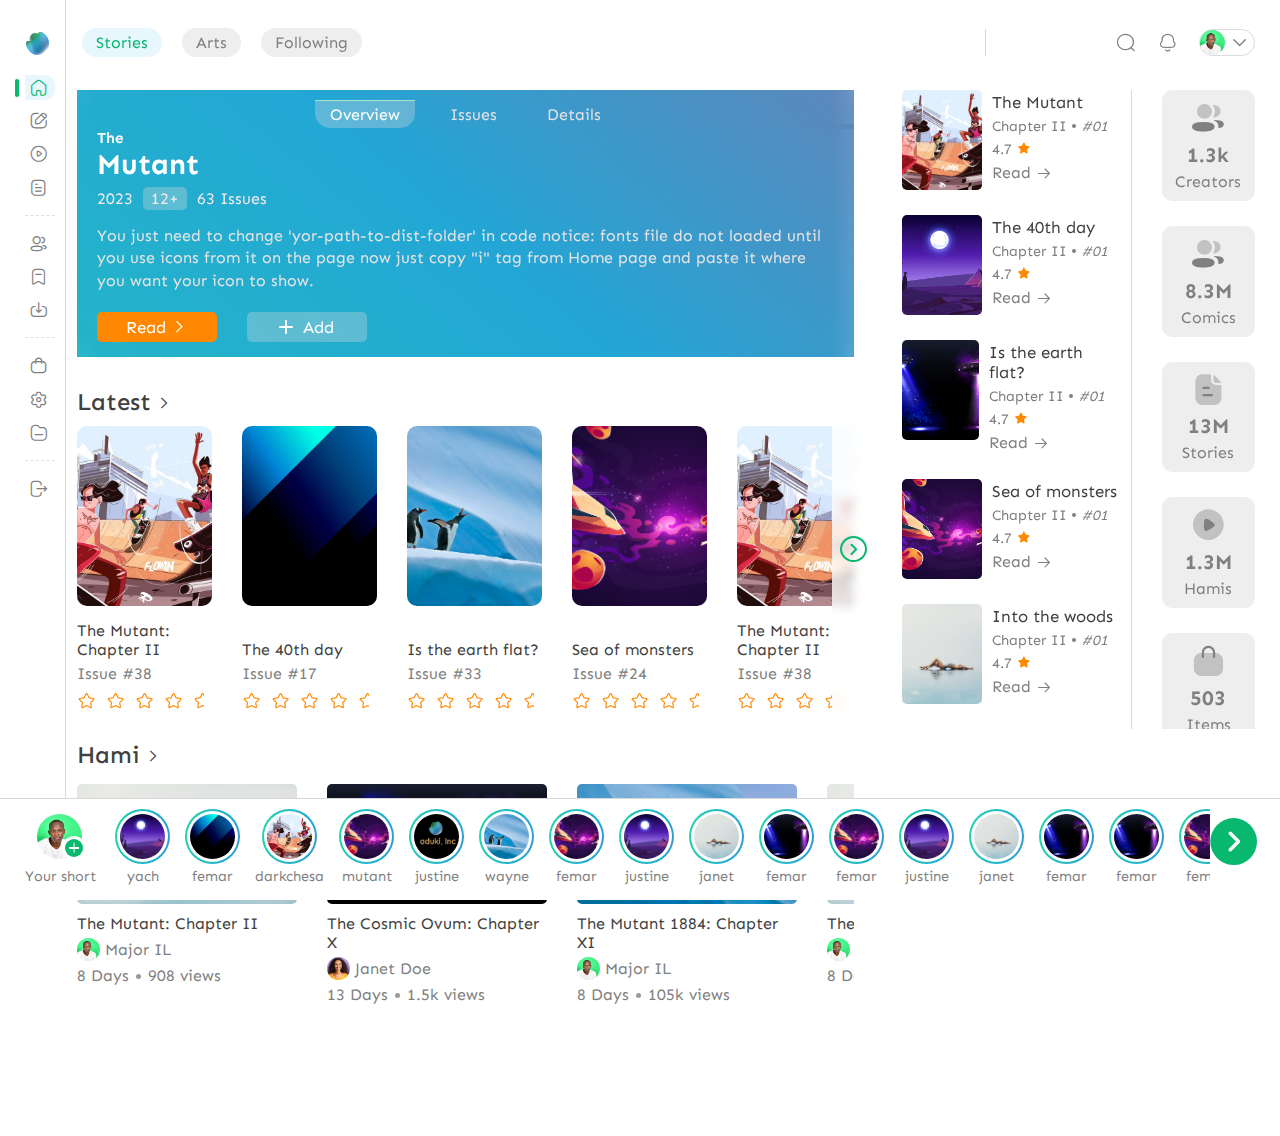
==== commit 0f9a0e03: "Entry:A16" ====
--- a/index.html
+++ b/index.html
@@ -385,6 +385,9 @@
                             <h2 class="title">Latest</h2>
                             <span class="iconly-Arrow-Right-2 icli"></span>
                         </div>
+                        <div href="" class="left scroll">
+                            <span class="iconly-Arrow-Left-Circle icli"></span>
+                        </div>
                         <div class="comics">
                             <a href="" class="issue">
                                 <div class="image">
@@ -530,6 +533,9 @@
                                     </div>
                                 </div>
                             </a>
+                        </div>
+                        <div href="" class="right scroll">
+                            <span class="iconly-Arrow-Right-Circle icli"></span>
                         </div>
                     </div>
                     <div class="top-erukis">
--- a/css/main.css
+++ b/css/main.css
@@ -1586,6 +1586,7 @@
     gap: 10px;
     height: max-content;
     padding: 0px;
+    position: relative;
 }
 
 main.main>.content>.content-container>.main-section>.latest-comics>.comics {
@@ -1604,8 +1605,50 @@
     visibility: hidden;
 }
 
+
+main.main>.content>.content-container>.main-section>.latest-comics>.right {
+    /* border: 1px solid #48ea03; */
+    /* background-color: #ffffff; */
+    background-color: #ffffffcc;
+    backdrop-filter: blur(5px);
+    -webkit-backdrop-filter: blur(5px);
+    text-decoration: none;
+    padding: 5px;
+    position: absolute;
+    right: -20px;
+    top: 0%;
+    bottom: 0px;
+    display: flex;
+    align-items: center;
+    justify-content: center;
+}
+
+main.main>.content>.content-container>.main-section>.latest-comics>.left {
+    /* border: 1px solid #48ea03; */
+    /* background-color: #ffffff; */
+    background-color: #ffffffcc;
+    backdrop-filter: blur(5px);
+    -webkit-backdrop-filter: blur(5px);
+    text-decoration: none;
+    padding: 5px;
+    position: absolute;
+    left: -10px;
+    top: 30px;
+    bottom: 10px;
+    z-index: 3;
+    display: none;
+    align-items: center;
+    justify-content: center;
+}
+
+main.main>.content>.content-container>.main-section>.latest-comics>.scroll>span {
+    font-size: 2rem;
+    color: #08b86f;
+    cursor: pointer;
+}
+
 main.main>.content>.content-container>.main-section>.latest-comics>.comics>.issue {
-    border: 1px solid #c3c3c39b;
+    /* border: 1px solid #c3c3c39b; */
     text-decoration: none;
     width: 150px;
     height: auto;
@@ -1613,7 +1656,7 @@
     display: flex;
     flex-flow: column;
     align-items:center;
-    justify-content: flex-end;
+    justify-content: space-between;
     gap: 15px;
 }
 
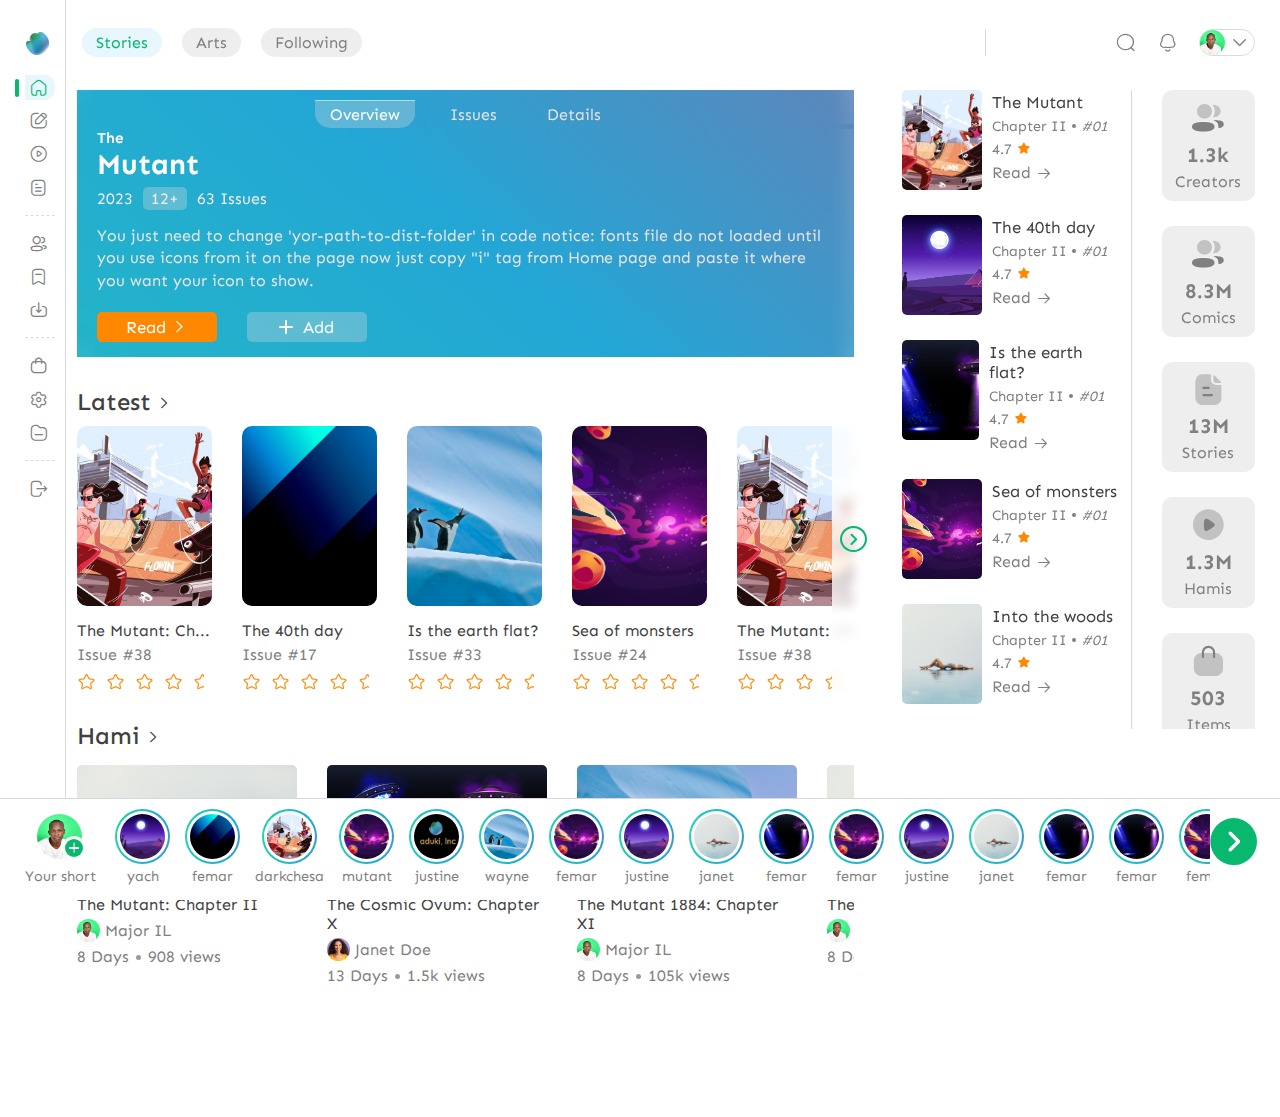
==== commit 80aecd3f: "Entry:A17" ====
--- a/index.html
+++ b/index.html
@@ -395,7 +395,7 @@
                                 </div>
                                 <div class="content">
                                     <span class="title">
-                                        <span class="text">The Mutant: Chapter II</span>
+                                        <span class="text">The Mutant: Ch...</span>
                                         <span class="iss">Issue<span class="dot"></span> #38</span>
                                     </span>
                                     <div class="rating">
@@ -467,7 +467,7 @@
                                 </div>
                                 <div class="content">
                                     <span class="title">
-                                        <span class="text">The Mutant: Chapter II</span>
+                                        <span class="text">The Mutant: Ch...</span>
                                         <span class="iss">Issue<span class="dot"></span> #38</span>
                                     </span>
                                     <div class="rating">
